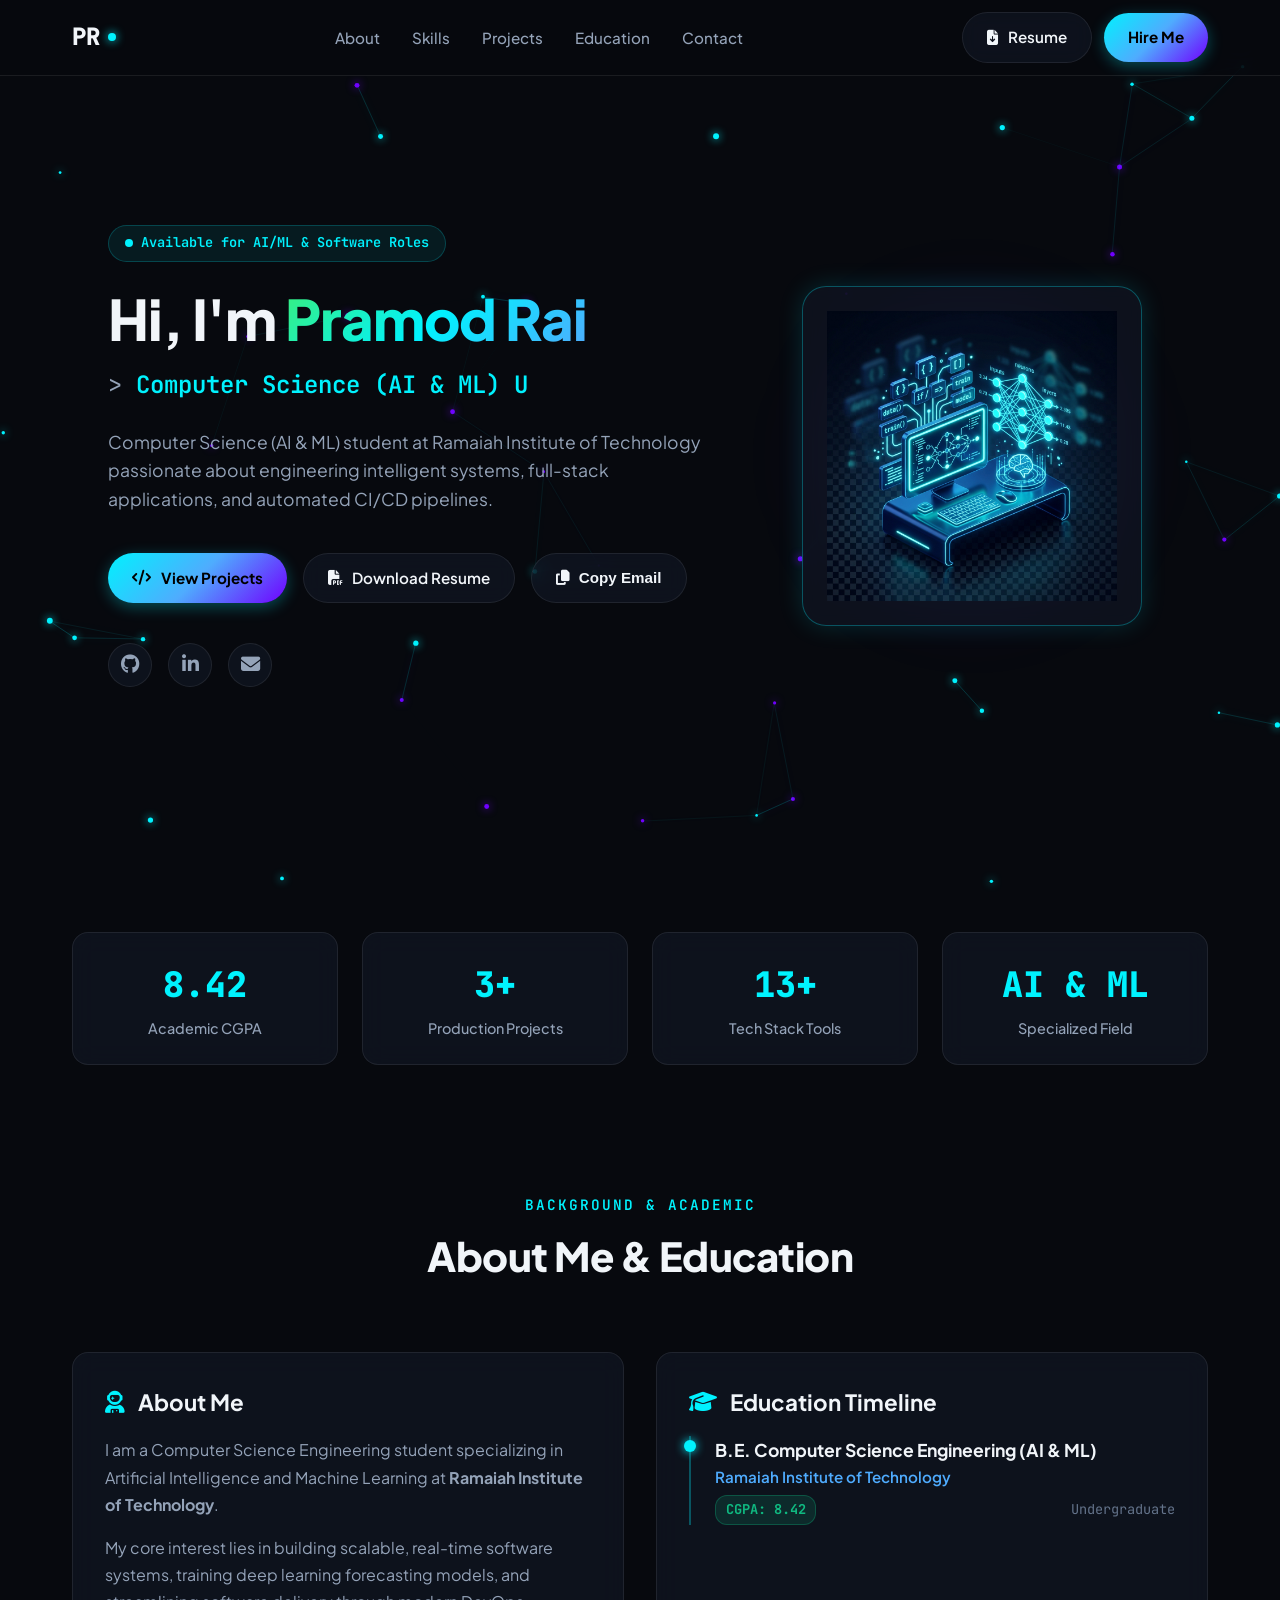
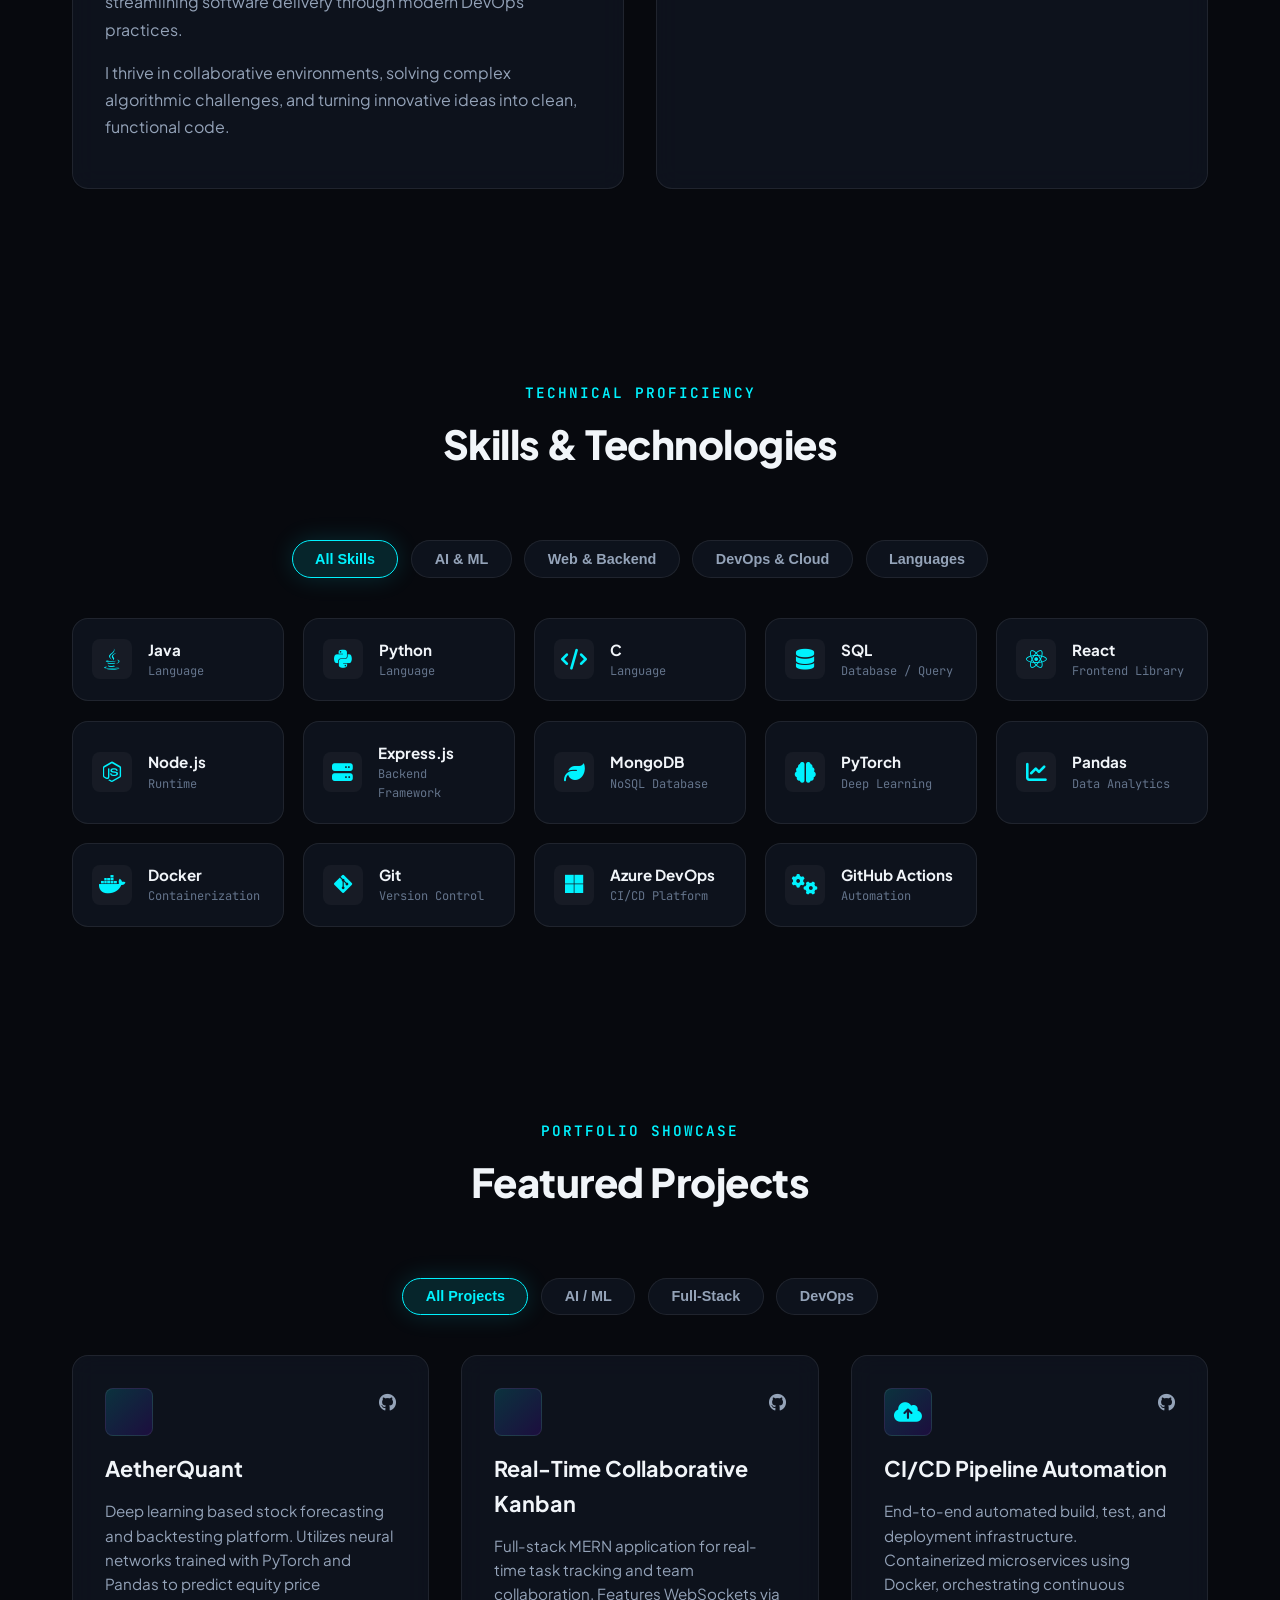
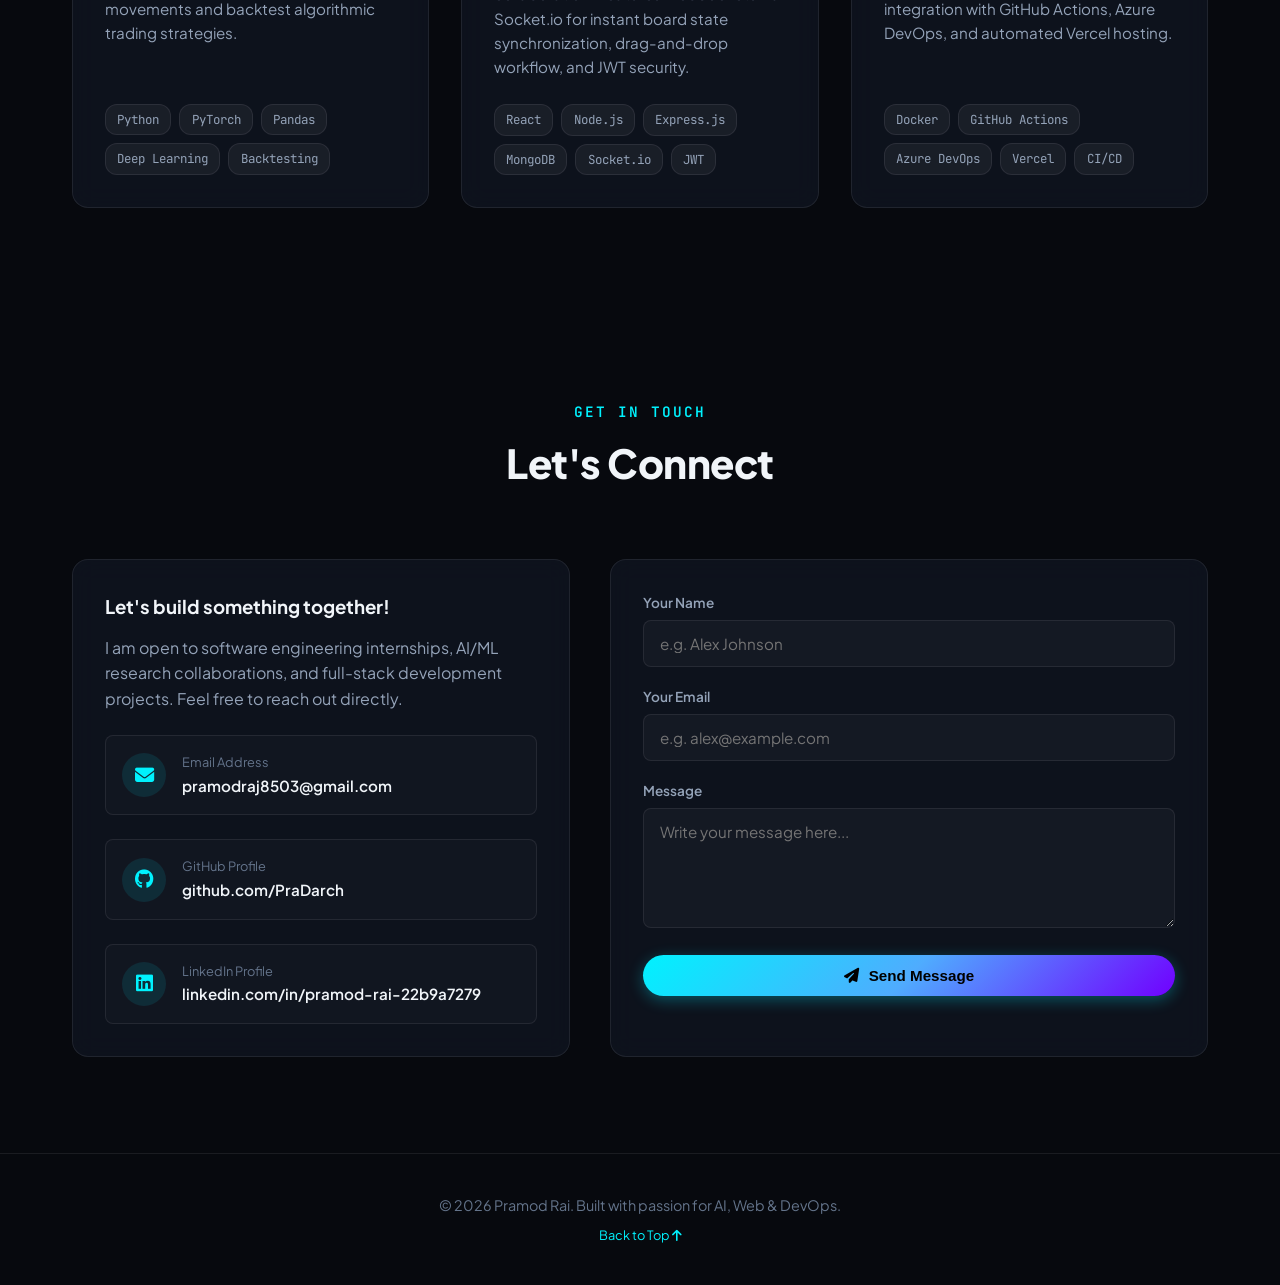
==== index.html @ eb3e1dc6 "feat: redesign modern portfolio with interactive dark glassmorphism aesthetic" ====
<!DOCTYPE html>
<html lang="en">
<head>
  <meta charset="UTF-8">
  <meta name="viewport" content="width=device-width, initial-scale=1.0">
  <title>Pramod Rai | AI & ML Engineer | Software Developer</title>
  
  <!-- SEO Meta Tags -->
  <meta name="description" content="Portfolio of Pramod Rai, a Computer Science (AI & ML) student at Ramaiah Institute of Technology specializing in Artificial Intelligence, Full-Stack Web Development, and DevOps.">
  <meta name="keywords" content="Pramod Rai, AI Engineer, Machine Learning, Portfolio, Software Developer, Ramaiah Institute of Technology, PyTorch, React, Node.js, DevOps">
  <meta name="author" content="Pramod Rai">

  <!-- Open Graph / Social Media -->
  <meta property="og:title" content="Pramod Rai | AI & ML Engineer | Software Developer">
  <meta property="og:description" content="Computer Science (AI & ML) Undergraduate, Software Developer, and AI/ML Enthusiast.">
  <meta property="og:type" content="website">

  <!-- Google Fonts -->
  <link rel="preconnect" href="https://fonts.googleapis.com">
  <link rel="preconnect" href="https://fonts.gstatic.com" crossorigin>
  <link href="https://fonts.googleapis.com/css2?family=JetBrains+Mono:wght@400;500;600;700&family=Plus+Jakarta+Sans:wght@400;500;600;700;800&display=swap" rel="stylesheet">

  <!-- FontAwesome Icons -->
  <link rel="stylesheet" href="https://cdnjs.cloudflare.com/ajax/libs/font-awesome/6.4.0/css/all.min.css">

  <!-- Stylesheet -->
  <link rel="stylesheet" href="styles.css">
</head>
<body>

  <!-- Particle Background Canvas -->
  <canvas id="particles-canvas"></canvas>

  <!-- Navigation Bar -->
  <nav class="navbar">
    <div class="container">
      <a href="#" class="logo">
        <span>PR</span><span class="logo-dot"></span>
      </a>

      <ul class="nav-links">
        <li><a href="#about" class="nav-link">About</a></li>
        <li><a href="#skills" class="nav-link">Skills</a></li>
        <li><a href="#projects" class="nav-link">Projects</a></li>
        <li><a href="#education" class="nav-link">Education</a></li>
        <li><a href="#contact" class="nav-link">Contact</a></li>
      </ul>

      <div style="display: flex; gap: 0.8rem; align-items: center;">
        <a href="pramod_resume.pdf" download="Pramod_Rai_Resume.pdf" class="btn btn-outline" id="nav-resume-btn">
          <i class="fa-solid fa-file-arrow-down"></i> Resume
        </a>
        <a href="#contact" class="btn btn-primary">Hire Me</a>
      </div>
    </div>
  </nav>

  <!-- Hero Section -->
  <section class="hero-section" id="hero">
    <div class="container">
      <div class="hero-content">
        <div class="hero-text-block">
          <div class="hero-tag">
            <span class="pulse"></span>
            <span>Available for AI/ML & Software Roles</span>
          </div>

          <h1 class="hero-title">
            Hi, I'm <span class="gradient-text">Pramod Rai</span>
          </h1>

          <div class="typing-wrapper">
            <span>&gt; </span><span id="typing-role" class="typing-text"></span><span class="cursor"></span>
          </div>

          <p class="hero-description">
            Computer Science (AI & ML) student at Ramaiah Institute of Technology passionate about engineering intelligent systems, full-stack applications, and automated CI/CD pipelines.
          </p>

          <div class="hero-actions">
            <a href="#projects" class="btn btn-primary">
              <i class="fa-solid fa-code"></i> View Projects
            </a>
            <a href="pramod_resume.pdf" target="_blank" class="btn btn-outline">
              <i class="fa-solid fa-file-pdf"></i> Download Resume
            </a>
            <button onclick="copyEmail()" class="btn btn-outline" title="Copy Email">
              <i class="fa-solid fa-copy"></i> Copy Email
            </button>
          </div>

          <div class="social-links">
            <a href="https://github.com/PraDarch" target="_blank" class="social-icon" title="GitHub">
              <i class="fa-brands fa-github"></i>
            </a>
            <a href="https://linkedin.com/in/pramod-rai-22b9a7279" target="_blank" class="social-icon" title="LinkedIn">
              <i class="fa-brands fa-linkedin-in"></i>
            </a>
            <a href="mailto:pramodraj8503@gmail.com" class="social-icon" title="Email">
              <i class="fa-solid fa-envelope"></i>
            </a>
          </div>
        </div>

        <div class="hero-image-wrapper">
          <div class="hero-image-bg"></div>
          <img src="assets/hero_avatar.png" alt="Pramod Rai Tech Visual" class="hero-avatar">
        </div>
      </div>
    </div>
  </section>

  <!-- Key Metrics Section -->
  <section class="metrics-section">
    <div class="container">
      <div class="metrics-grid">
        <div class="metric-card">
          <div class="metric-number">8.42</div>
          <div class="metric-label">Academic CGPA</div>
        </div>
        <div class="metric-card">
          <div class="metric-number">3+</div>
          <div class="metric-label">Production Projects</div>
        </div>
        <div class="metric-card">
          <div class="metric-number">13+</div>
          <div class="metric-label">Tech Stack Tools</div>
        </div>
        <div class="metric-card">
          <div class="metric-number">AI & ML</div>
          <div class="metric-label">Specialized Field</div>
        </div>
      </div>
    </div>
  </section>

  <!-- About & Education Section -->
  <section id="about">
    <div class="container">
      <div class="section-header">
        <span class="section-subtitle">Background & Academic</span>
        <h2 class="section-title">About Me & Education</h2>
      </div>

      <div class="about-grid">
        <div class="glass-card about-card">
          <h3><i class="fa-solid fa-user-astronaut"></i> About Me</h3>
          <p>
            I am a Computer Science Engineering student specializing in Artificial Intelligence and Machine Learning at <strong>Ramaiah Institute of Technology</strong>.
          </p>
          <p>
            My core interest lies in building scalable, real-time software systems, training deep learning forecasting models, and streamlining software delivery through modern DevOps practices.
          </p>
          <p>
            I thrive in collaborative environments, solving complex algorithmic challenges, and turning innovative ideas into clean, functional code.
          </p>
        </div>

        <div class="glass-card education-card" id="education">
          <h3><i class="fa-solid fa-graduation-cap"></i> Education Timeline</h3>
          <div class="edu-timeline">
            <div class="edu-item">
              <div class="edu-degree">B.E. Computer Science Engineering (AI & ML)</div>
              <div class="edu-institution">Ramaiah Institute of Technology</div>
              <div style="display: flex; justify-content: space-between; align-items: center; margin-top: 0.4rem;">
                <span class="edu-score">CGPA: 8.42</span>
                <span style="font-size: 0.85rem; color: var(--text-dim); font-family: var(--font-mono);">Undergraduate</span>
              </div>
            </div>
          </div>
        </div>
      </div>
    </div>
  </section>

  <!-- Skills Matrix Section -->
  <section id="skills">
    <div class="container">
      <div class="section-header">
        <span class="section-subtitle">Technical Proficiency</span>
        <h2 class="section-title">Skills & Technologies</h2>
      </div>

      <div class="skill-filter-tabs" id="skill-filters">
        <button class="filter-btn active" data-filter="all">All Skills</button>
        <button class="filter-btn" data-filter="aiml">AI & ML</button>
        <button class="filter-btn" data-filter="web">Web & Backend</button>
        <button class="filter-btn" data-filter="devops">DevOps & Cloud</button>
        <button class="filter-btn" data-filter="languages">Languages</button>
      </div>

      <div class="skills-grid">
        <!-- Languages -->
        <div class="skill-card" data-category="languages">
          <div class="skill-icon"><i class="fa-brands fa-java"></i></div>
          <div class="skill-info">
            <span class="skill-name">Java</span>
            <span class="skill-category">Language</span>
          </div>
        </div>

        <div class="skill-card" data-category="languages">
          <div class="skill-icon"><i class="fa-brands fa-python"></i></div>
          <div class="skill-info">
            <span class="skill-name">Python</span>
            <span class="skill-category">Language</span>
          </div>
        </div>

        <div class="skill-card" data-category="languages">
          <div class="skill-icon"><i class="fa-solid fa-code"></i></div>
          <div class="skill-info">
            <span class="skill-name">C</span>
            <span class="skill-category">Language</span>
          </div>
        </div>

        <div class="skill-card" data-category="languages">
          <div class="skill-icon"><i class="fa-solid fa-database"></i></div>
          <div class="skill-info">
            <span class="skill-name">SQL</span>
            <span class="skill-category">Database / Query</span>
          </div>
        </div>

        <!-- Web & Backend -->
        <div class="skill-card" data-category="web">
          <div class="skill-icon"><i class="fa-brands fa-react"></i></div>
          <div class="skill-info">
            <span class="skill-name">React</span>
            <span class="skill-category">Frontend Library</span>
          </div>
        </div>

        <div class="skill-card" data-category="web">
          <div class="skill-icon"><i class="fa-brands fa-node-js"></i></div>
          <div class="skill-info">
            <span class="skill-name">Node.js</span>
            <span class="skill-category">Runtime</span>
          </div>
        </div>

        <div class="skill-card" data-category="web">
          <div class="skill-icon"><i class="fa-solid fa-server"></i></div>
          <div class="skill-info">
            <span class="skill-name">Express.js</span>
            <span class="skill-category">Backend Framework</span>
          </div>
        </div>

        <div class="skill-card" data-category="web">
          <div class="skill-icon"><i class="fa-solid fa-leaf"></i></div>
          <div class="skill-info">
            <span class="skill-name">MongoDB</span>
            <span class="skill-category">NoSQL Database</span>
          </div>
        </div>

        <!-- AI & ML -->
        <div class="skill-card" data-category="aiml">
          <div class="skill-icon"><i class="fa-solid fa-brain"></i></div>
          <div class="skill-info">
            <span class="skill-name">PyTorch</span>
            <span class="skill-category">Deep Learning</span>
          </div>
        </div>

        <div class="skill-card" data-category="aiml">
          <div class="skill-icon"><i class="fa-solid fa-chart-line"></i></div>
          <div class="skill-info">
            <span class="skill-name">Pandas</span>
            <span class="skill-category">Data Analytics</span>
          </div>
        </div>

        <!-- DevOps & Tools -->
        <div class="skill-card" data-category="devops">
          <div class="skill-icon"><i class="fa-brands fa-docker"></i></div>
          <div class="skill-info">
            <span class="skill-name">Docker</span>
            <span class="skill-category">Containerization</span>
          </div>
        </div>

        <div class="skill-card" data-category="devops">
          <div class="skill-icon"><i class="fa-brands fa-git-alt"></i></div>
          <div class="skill-info">
            <span class="skill-name">Git</span>
            <span class="skill-category">Version Control</span>
          </div>
        </div>

        <div class="skill-card" data-category="devops">
          <div class="skill-icon"><i class="fa-brands fa-microsoft"></i></div>
          <div class="skill-info">
            <span class="skill-name">Azure DevOps</span>
            <span class="skill-category">CI/CD Platform</span>
          </div>
        </div>

        <div class="skill-card" data-category="devops">
          <div class="skill-icon"><i class="fa-solid fa-gears"></i></div>
          <div class="skill-info">
            <span class="skill-name">GitHub Actions</span>
            <span class="skill-category">Automation</span>
          </div>
        </div>
      </div>
    </div>
  </section>

  <!-- Featured Projects Section -->
  <section id="projects">
    <div class="container">
      <div class="section-header">
        <span class="section-subtitle">Portfolio Showcase</span>
        <h2 class="section-title">Featured Projects</h2>
      </div>

      <div class="skill-filter-tabs" id="project-filters">
        <button class="filter-btn active" data-filter="all">All Projects</button>
        <button class="filter-btn" data-filter="aiml">AI / ML</button>
        <button class="filter-btn" data-filter="web">Full-Stack</button>
        <button class="filter-btn" data-filter="devops">DevOps</button>
      </div>

      <div class="projects-grid">
        <!-- Project 1 -->
        <div>
          <div class="glass-card project-card" data-category="aiml">
            <div class="project-header">
              <div class="project-icon">
                <i class="fa-solid fa-chart-candlestick"></i>
              </div>
              <div class="project-links">
                <a href="https://github.com/PraDarch" target="_blank" class="project-link-btn" title="View Source Code">
                  <i class="fa-brands fa-github"></i>
                </a>
              </div>
            </div>

            <h3 class="project-title">AetherQuant</h3>

            <p class="project-description">
              Deep learning based stock forecasting and backtesting platform. Utilizes neural networks trained with PyTorch and Pandas to predict equity price movements and backtest algorithmic trading strategies.
            </p>

            <div class="project-tags">
              <span class="tag">Python</span>
              <span class="tag">PyTorch</span>
              <span class="tag">Pandas</span>
              <span class="tag">Deep Learning</span>
              <span class="tag">Backtesting</span>
            </div>
          </div>
        </div>

        <!-- Project 2 -->
        <div>
          <div class="glass-card project-card" data-category="web">
            <div class="project-header">
              <div class="project-icon">
                <i class="fa-solid fa-kanban"></i>
              </div>
              <div class="project-links">
                <a href="https://github.com/PraDarch" target="_blank" class="project-link-btn" title="View Source Code">
                  <i class="fa-brands fa-github"></i>
                </a>
              </div>
            </div>

            <h3 class="project-title">Real-Time Collaborative Kanban</h3>

            <p class="project-description">
              Full-stack MERN application for real-time task tracking and team collaboration. Features WebSockets via Socket.io for instant board state synchronization, drag-and-drop workflow, and JWT security.
            </p>

            <div class="project-tags">
              <span class="tag">React</span>
              <span class="tag">Node.js</span>
              <span class="tag">Express.js</span>
              <span class="tag">MongoDB</span>
              <span class="tag">Socket.io</span>
              <span class="tag">JWT</span>
            </div>
          </div>
        </div>

        <!-- Project 3 -->
        <div>
          <div class="glass-card project-card" data-category="devops">
            <div class="project-header">
              <div class="project-icon">
                <i class="fa-solid fa-cloud-arrow-up"></i>
              </div>
              <div class="project-links">
                <a href="https://github.com/PraDarch" target="_blank" class="project-link-btn" title="View Source Code">
                  <i class="fa-brands fa-github"></i>
                </a>
              </div>
            </div>

            <h3 class="project-title">CI/CD Pipeline Automation</h3>

            <p class="project-description">
              End-to-end automated build, test, and deployment infrastructure. Containerized microservices using Docker, orchestrating continuous integration with GitHub Actions, Azure DevOps, and automated Vercel hosting.
            </p>

            <div class="project-tags">
              <span class="tag">Docker</span>
              <span class="tag">GitHub Actions</span>
              <span class="tag">Azure DevOps</span>
              <span class="tag">Vercel</span>
              <span class="tag">CI/CD</span>
            </div>
          </div>
        </div>
      </div>
    </div>
  </section>

  <!-- Contact Section -->
  <section id="contact">
    <div class="container">
      <div class="section-header">
        <span class="section-subtitle">Get In Touch</span>
        <h2 class="section-title">Let's Connect</h2>
      </div>

      <div class="contact-grid">
        <div class="glass-card contact-info-card">
          <div>
            <h3>Let's build something together!</h3>
            <p style="color: var(--text-muted); margin-top: 0.8rem;">
              I am open to software engineering internships, AI/ML research collaborations, and full-stack development projects. Feel free to reach out directly.
            </p>
          </div>

          <div class="contact-methods">
            <div class="contact-method-item">
              <div class="contact-method-icon">
                <i class="fa-solid fa-envelope"></i>
              </div>
              <div class="contact-method-details">
                <span>Email Address</span>
                <a href="mailto:pramodraj8503@gmail.com">pramodraj8503@gmail.com</a>
              </div>
            </div>

            <div class="contact-method-item">
              <div class="contact-method-icon">
                <i class="fa-brands fa-github"></i>
              </div>
              <div class="contact-method-details">
                <span>GitHub Profile</span>
                <a href="https://github.com/PraDarch" target="_blank">github.com/PraDarch</a>
              </div>
            </div>

            <div class="contact-method-item">
              <div class="contact-method-icon">
                <i class="fa-brands fa-linkedin"></i>
              </div>
              <div class="contact-method-details">
                <span>LinkedIn Profile</span>
                <a href="https://linkedin.com/in/pramod-rai-22b9a7279" target="_blank">linkedin.com/in/pramod-rai-22b9a7279</a>
              </div>
            </div>
          </div>
        </div>

        <div class="glass-card">
          <form class="contact-form" id="contactForm">
            <div class="form-group">
              <label for="name">Your Name</label>
              <input type="text" id="name" class="form-input" placeholder="e.g. Alex Johnson" required>
            </div>

            <div class="form-group">
              <label for="email">Your Email</label>
              <input type="email" id="email" class="form-input" placeholder="e.g. alex@example.com" required>
            </div>

            <div class="form-group">
              <label for="message">Message</label>
              <textarea id="message" class="form-input" placeholder="Write your message here..." required></textarea>
            </div>

            <button type="submit" class="btn btn-primary" style="width: 100%; justify-content: center; margin-top: 0.5rem;">
              <i class="fa-solid fa-paper-plane"></i> Send Message
            </button>
          </form>
        </div>
      </div>
    </div>
  </section>

  <!-- Toast Notification Container -->
  <div class="toast-container">
    <div class="toast" id="toast">
      <i class="fa-solid fa-circle-check" style="color: var(--accent-cyan);"></i>
      <span id="toast-message">Notification message</span>
    </div>
  </div>

  <!-- Footer -->
  <footer>
    <div class="container">
      <p>&copy; 2026 Pramod Rai. Built with passion for AI, Web & DevOps.</p>
      <p style="margin-top: 0.5rem; font-size: 0.8rem;">
        <a href="#hero">Back to Top <i class="fa-solid fa-arrow-up"></i></a>
      </p>
    </div>
  </footer>

  <!-- JavaScript -->
  <script src="script.js"></script>
</body>
</html>
---- styles.css ----
/* ==========================================================================
   PRAMOD RAI - MODERN PORTFOLIO DESIGN SYSTEM & STYLES
   Aesthetics: Dark Glassmorphism, Neon Accents, Fluid Typography, Micro-animations
   ========================================================================== */

:root {
  /* Color Palette */
  --bg-dark: #07090e;
  --bg-card: rgba(18, 24, 38, 0.65);
  --bg-card-hover: rgba(28, 38, 60, 0.8);
  --bg-glass: rgba(13, 18, 30, 0.7);
  --border-glass: rgba(255, 255, 255, 0.08);
  --border-glass-glow: rgba(0, 242, 254, 0.3);
  
  --text-main: #f1f5f9;
  --text-muted: #94a3b8;
  --text-dim: #64748b;
  
  --accent-cyan: #00f2fe;
  --accent-blue: #4facfe;
  --accent-purple: #7000ff;
  --accent-emerald: #10b981;

  --gradient-primary: linear-gradient(135deg, #00f2fe 0%, #4facfe 50%, #7000ff 100%);
  --gradient-text: linear-gradient(135deg, #38ef7d 0%, #00f2fe 50%, #4facfe 100%);
  --gradient-card-border: linear-gradient(135deg, rgba(0, 242, 254, 0.4), rgba(112, 0, 255, 0.2));

  /* Shadows */
  --shadow-sm: 0 4px 12px rgba(0, 0, 0, 0.3);
  --shadow-glow: 0 0 25px rgba(0, 242, 254, 0.15);
  --shadow-glow-purple: 0 0 25px rgba(112, 0, 255, 0.2);

  /* Fonts */
  --font-sans: 'Plus Jakarta Sans', -apple-system, BlinkMacSystemFont, sans-serif;
  --font-mono: 'JetBrains Mono', monospace;

  /* Layout */
  --nav-height: 76px;
  --max-width: 1200px;
  --radius-sm: 8px;
  --radius-md: 16px;
  --radius-lg: 24px;
}

/* Reset & Base */
*, *::before, *::after {
  box-sizing: border-box;
  margin: 0;
  padding: 0;
}

html {
  scroll-behavior: smooth;
  font-size: 16px;
}

body {
  background-color: var(--bg-dark);
  color: var(--text-main);
  font-family: var(--font-sans);
  line-height: 1.6;
  overflow-x: hidden;
  position: relative;
  min-height: 100vh;
}

/* Background Canvas */
#particles-canvas {
  position: fixed;
  top: 0;
  left: 0;
  width: 100vw;
  height: 100vh;
  z-index: 0;
  pointer-events: none;
}

/* Utility Containers */
.container {
  max-width: var(--max-width);
  margin: 0 auto;
  padding: 0 2rem;
  position: relative;
  z-index: 1;
}

section {
  padding: 6rem 0;
}

.gradient-text {
  background: var(--gradient-text);
  -webkit-background-clip: text;
  -webkit-text-fill-color: transparent;
  display: inline-block;
}

/* Navigation Bar */
.navbar {
  position: fixed;
  top: 0;
  left: 0;
  width: 100%;
  height: var(--nav-height);
  background: rgba(7, 9, 14, 0.75);
  backdrop-filter: blur(16px);
  -webkit-backdrop-filter: blur(16px);
  border-bottom: 1px solid var(--border-glass);
  z-index: 1000;
  transition: all 0.3s ease;
}

.navbar .container {
  display: flex;
  justify-content: space-between;
  align-items: center;
  height: 100%;
}

.logo {
  font-size: 1.5rem;
  font-weight: 800;
  color: var(--text-main);
  text-decoration: none;
  display: flex;
  align-items: center;
  gap: 0.5rem;
  font-family: var(--font-mono);
}

.logo-dot {
  width: 8px;
  height: 8px;
  background: var(--accent-cyan);
  border-radius: 50%;
  box-shadow: 0 0 10px var(--accent-cyan);
}

.nav-links {
  display: flex;
  align-items: center;
  gap: 2rem;
  list-style: none;
}

.nav-link {
  color: var(--text-muted);
  text-decoration: none;
  font-weight: 500;
  font-size: 0.95rem;
  transition: color 0.3s ease;
  position: relative;
}

.nav-link:hover, .nav-link.active {
  color: var(--accent-cyan);
}

.nav-link::after {
  content: '';
  position: absolute;
  bottom: -4px;
  left: 0;
  width: 0;
  height: 2px;
  background: var(--accent-cyan);
  transition: width 0.3s ease;
  border-radius: 2px;
}

.nav-link:hover::after, .nav-link.active::after {
  width: 100%;
}

.btn {
  display: inline-flex;
  align-items: center;
  gap: 0.6rem;
  padding: 0.75rem 1.5rem;
  border-radius: 30px;
  font-weight: 600;
  font-size: 0.95rem;
  text-decoration: none;
  cursor: pointer;
  transition: all 0.3s cubic-bezier(0.4, 0, 0.2, 1);
  border: none;
  outline: none;
}

.btn-primary {
  background: var(--gradient-primary);
  color: #000;
  font-weight: 700;
  box-shadow: 0 4px 15px rgba(0, 242, 254, 0.3);
}

.btn-primary:hover {
  transform: translateY(-2px);
  box-shadow: 0 6px 20px rgba(0, 242, 254, 0.5);
}

.btn-outline {
  background: var(--bg-card);
  color: var(--text-main);
  border: 1px solid var(--border-glass);
  backdrop-filter: blur(10px);
}

.btn-outline:hover {
  background: var(--bg-card-hover);
  border-color: var(--accent-cyan);
  color: var(--accent-cyan);
  box-shadow: var(--shadow-glow);
  transform: translateY(-2px);
}

/* Mobile Menu Toggle */
.mobile-toggle {
  display: none;
  background: none;
  border: none;
  color: var(--text-main);
  font-size: 1.5rem;
  cursor: pointer;
}

/* Hero Section */
.hero-section {
  min-height: 100vh;
  display: flex;
  align-items: center;
  padding-top: calc(var(--nav-height) + 2rem);
  position: relative;
}

.hero-content {
  display: grid;
  grid-template-columns: 1.2fr 0.8fr;
  align-items: center;
  gap: 4rem;
}

.hero-tag {
  display: inline-flex;
  align-items: center;
  gap: 0.5rem;
  padding: 0.4rem 1rem;
  border-radius: 20px;
  background: rgba(0, 242, 254, 0.08);
  border: 1px solid rgba(0, 242, 254, 0.2);
  color: var(--accent-cyan);
  font-size: 0.85rem;
  font-weight: 600;
  font-family: var(--font-mono);
  margin-bottom: 1.5rem;
}

.hero-tag .pulse {
  width: 8px;
  height: 8px;
  background: var(--accent-cyan);
  border-radius: 50%;
  animation: pulse-ring 1.5s infinite;
}

@keyframes pulse-ring {
  0% { transform: scale(0.95); box-shadow: 0 0 0 0 rgba(0, 242, 254, 0.7); }
  70% { transform: scale(1); box-shadow: 0 0 0 8px rgba(0, 242, 254, 0); }
  100% { transform: scale(0.95); box-shadow: 0 0 0 0 rgba(0, 242, 254, 0); }
}

.hero-title {
  font-size: 3.5rem;
  font-weight: 800;
  line-height: 1.15;
  margin-bottom: 1rem;
  letter-spacing: -1px;
}

.typing-wrapper {
  font-size: 1.5rem;
  color: var(--text-muted);
  font-family: var(--font-mono);
  margin-bottom: 1.5rem;
  min-height: 2.2rem;
}

.typing-text {
  color: var(--accent-cyan);
  font-weight: 600;
}

.cursor {
  display: inline-block;
  width: 2px;
  background-color: var(--accent-cyan);
  animation: blink 0.8s infinite;
}

@keyframes blink {
  0%, 100% { opacity: 1; }
  50% { opacity: 0; }
}

.hero-description {
  font-size: 1.1rem;
  color: var(--text-muted);
  margin-bottom: 2.5rem;
  max-width: 600px;
}

.hero-actions {
  display: flex;
  flex-wrap: wrap;
  gap: 1rem;
  margin-bottom: 2.5rem;
}

.social-links {
  display: flex;
  align-items: center;
  gap: 1rem;
}

.social-icon {
  width: 44px;
  height: 44px;
  border-radius: 50%;
  background: var(--bg-card);
  border: 1px solid var(--border-glass);
  display: flex;
  align-items: center;
  justify-content: center;
  color: var(--text-muted);
  text-decoration: none;
  font-size: 1.2rem;
  transition: all 0.3s ease;
}

.social-icon:hover {
  color: var(--accent-cyan);
  border-color: var(--accent-cyan);
  box-shadow: var(--shadow-glow);
  transform: translateY(-3px);
}

.hero-image-wrapper {
  position: relative;
  display: flex;
  justify-content: center;
  align-items: center;
}

.hero-image-bg {
  position: absolute;
  width: 320px;
  height: 320px;
  background: radial-gradient(circle, rgba(0, 242, 254, 0.2) 0%, rgba(112, 0, 255, 0.15) 50%, transparent 70%);
  border-radius: 50%;
  filter: blur(40px);
  z-index: -1;
  animation: float-slow 6s ease-in-out infinite alternate;
}

@keyframes float-slow {
  0% { transform: translateY(-10px) scale(0.95); }
  100% { transform: translateY(10px) scale(1.05); }
}

.hero-avatar {
  width: 100%;
  max-width: 340px;
  height: auto;
  border-radius: var(--radius-lg);
  border: 1px solid var(--border-glass-glow);
  background: var(--bg-card);
  backdrop-filter: blur(10px);
  box-shadow: var(--shadow-glow);
  padding: 1.5rem;
  transition: transform 0.5s ease;
}

.hero-avatar:hover {
  transform: translateY(-8px) scale(1.02);
}

/* Key Metrics Counter Bar */
.metrics-section {
  padding: 2rem 0;
}

.metrics-grid {
  display: grid;
  grid-template-columns: repeat(4, 1fr);
  gap: 1.5rem;
}

.metric-card {
  background: var(--bg-card);
  backdrop-filter: blur(12px);
  border: 1px solid var(--border-glass);
  border-radius: var(--radius-md);
  padding: 1.5rem;
  text-align: center;
  transition: all 0.3s ease;
}

.metric-card:hover {
  border-color: var(--accent-cyan);
  box-shadow: var(--shadow-glow);
  transform: translateY(-4px);
}

.metric-number {
  font-size: 2.2rem;
  font-weight: 800;
  font-family: var(--font-mono);
  color: var(--accent-cyan);
  margin-bottom: 0.2rem;
}

.metric-label {
  font-size: 0.9rem;
  color: var(--text-muted);
  font-weight: 500;
}

/* Section Header */
.section-header {
  text-align: center;
  margin-bottom: 4rem;
}

.section-subtitle {
  font-family: var(--font-mono);
  color: var(--accent-cyan);
  font-size: 0.9rem;
  font-weight: 600;
  text-transform: uppercase;
  letter-spacing: 2px;
  margin-bottom: 0.5rem;
  display: block;
}

.section-title {
  font-size: 2.5rem;
  font-weight: 800;
  letter-spacing: -0.5px;
}

/* Glass Card */
.glass-card {
  background: var(--bg-card);
  backdrop-filter: blur(12px);
  -webkit-backdrop-filter: blur(12px);
  border: 1px solid var(--border-glass);
  border-radius: var(--radius-md);
  padding: 2rem;
  transition: all 0.3s ease;
  position: relative;
  overflow: hidden;
}

.glass-card::before {
  content: '';
  position: absolute;
  top: 0;
  left: 0;
  right: 0;
  height: 2px;
  background: var(--gradient-primary);
  opacity: 0;
  transition: opacity 0.3s ease;
}

.glass-card:hover::before {
  opacity: 1;
}

/* About & Education Section */
.about-grid {
  display: grid;
  grid-template-columns: 1fr 1fr;
  gap: 2rem;
}

.about-card h3, .education-card h3 {
  font-size: 1.4rem;
  margin-bottom: 1rem;
  display: flex;
  align-items: center;
  gap: 0.8rem;
}

.about-card h3 i, .education-card h3 i {
  color: var(--accent-cyan);
}

.about-card p {
  color: var(--text-muted);
  line-height: 1.7;
  margin-bottom: 1rem;
}

.edu-timeline {
  display: flex;
  flex-direction: column;
  gap: 1.5rem;
  margin-top: 1rem;
}

.edu-item {
  position: relative;
  padding-left: 1.5rem;
  border-left: 2px solid rgba(0, 242, 254, 0.3);
}

.edu-item::before {
  content: '';
  position: absolute;
  left: -7px;
  top: 4px;
  width: 12px;
  height: 12px;
  border-radius: 50%;
  background: var(--accent-cyan);
  box-shadow: 0 0 10px var(--accent-cyan);
}

.edu-degree {
  font-size: 1.1rem;
  font-weight: 700;
  color: var(--text-main);
}

.edu-institution {
  color: var(--accent-blue);
  font-weight: 600;
  font-size: 0.95rem;
  margin-bottom: 0.3rem;
}

.edu-score {
  display: inline-block;
  background: rgba(16, 185, 129, 0.15);
  color: var(--accent-emerald);
  border: 1px solid rgba(16, 185, 129, 0.3);
  padding: 0.2rem 0.6rem;
  border-radius: 12px;
  font-size: 0.85rem;
  font-weight: 700;
  font-family: var(--font-mono);
}

/* Skills Matrix */
.skill-filter-tabs {
  display: flex;
  justify-content: center;
  gap: 0.8rem;
  margin-bottom: 2.5rem;
  flex-wrap: wrap;
}

.filter-btn {
  padding: 0.6rem 1.4rem;
  border-radius: 25px;
  background: var(--bg-card);
  border: 1px solid var(--border-glass);
  color: var(--text-muted);
  font-weight: 600;
  font-size: 0.9rem;
  cursor: pointer;
  transition: all 0.3s ease;
}

.filter-btn.active, .filter-btn:hover {
  background: rgba(0, 242, 254, 0.12);
  border-color: var(--accent-cyan);
  color: var(--accent-cyan);
  box-shadow: var(--shadow-glow);
}

.skills-grid {
  display: grid;
  grid-template-columns: repeat(auto-fill, minmax(180px, 1fr));
  gap: 1.2rem;
}

.skill-card {
  background: var(--bg-card);
  border: 1px solid var(--border-glass);
  border-radius: var(--radius-md);
  padding: 1.2rem;
  display: flex;
  align-items: center;
  gap: 1rem;
  transition: all 0.3s ease;
}

.skill-card:hover {
  border-color: var(--accent-cyan);
  transform: translateY(-3px);
  box-shadow: var(--shadow-glow);
}

.skill-icon {
  width: 40px;
  height: 40px;
  border-radius: var(--radius-sm);
  background: rgba(255, 255, 255, 0.04);
  display: flex;
  align-items: center;
  justify-content: center;
  font-size: 1.3rem;
  color: var(--accent-cyan);
}

.skill-info {
  display: flex;
  flex-direction: column;
}

.skill-name {
  font-weight: 700;
  font-size: 0.95rem;
  color: var(--text-main);
}

.skill-category {
  font-size: 0.75rem;
  color: var(--text-dim);
  font-family: var(--font-mono);
}

/* Projects Section */
.projects-grid {
  display: grid;
  grid-template-columns: repeat(auto-fit, minmax(340px, 1fr));
  gap: 2rem;
}

.project-card {
  display: flex;
  flex-direction: column;
  height: 100%;
}

.project-card:hover {
  transform: translateY(-6px);
  border-color: var(--border-glass-glow);
  box-shadow: var(--shadow-glow-purple);
}

.project-header {
  display: flex;
  justify-content: space-between;
  align-items: flex-start;
  margin-bottom: 1rem;
}

.project-icon {
  width: 48px;
  height: 48px;
  border-radius: var(--radius-sm);
  background: linear-gradient(135deg, rgba(0, 242, 254, 0.15), rgba(112, 0, 255, 0.15));
  border: 1px solid var(--border-glass);
  display: flex;
  align-items: center;
  justify-content: center;
  color: var(--accent-cyan);
  font-size: 1.4rem;
}

.project-links {
  display: flex;
  gap: 0.6rem;
}

.project-link-btn {
  color: var(--text-muted);
  font-size: 1.1rem;
  transition: color 0.3s ease;
}

.project-link-btn:hover {
  color: var(--accent-cyan);
}

.project-title {
  font-size: 1.35rem;
  font-weight: 700;
  margin-bottom: 0.8rem;
  color: var(--text-main);
}

.project-description {
  color: var(--text-muted);
  font-size: 0.95rem;
  line-height: 1.6;
  margin-bottom: 1.5rem;
  flex-grow: 1;
}

.project-tags {
  display: flex;
  flex-wrap: wrap;
  gap: 0.5rem;
}

.tag {
  background: rgba(255, 255, 255, 0.05);
  border: 1px solid var(--border-glass);
  color: var(--text-muted);
  font-family: var(--font-mono);
  font-size: 0.78rem;
  padding: 0.3rem 0.7rem;
  border-radius: 12px;
}

/* Contact Section */
.contact-grid {
  display: grid;
  grid-template-columns: 1fr 1.2fr;
  gap: 2.5rem;
}

.contact-info-card {
  display: flex;
  flex-direction: column;
  justify-content: space-between;
}

.contact-methods {
  display: flex;
  flex-direction: column;
  gap: 1.5rem;
  margin-top: 1.5rem;
}

.contact-method-item {
  display: flex;
  align-items: center;
  gap: 1rem;
  background: rgba(255, 255, 255, 0.02);
  padding: 1rem;
  border-radius: var(--radius-sm);
  border: 1px solid var(--border-glass);
}

.contact-method-icon {
  width: 44px;
  height: 44px;
  border-radius: 50%;
  background: rgba(0, 242, 254, 0.1);
  color: var(--accent-cyan);
  display: flex;
  align-items: center;
  justify-content: center;
  font-size: 1.2rem;
}

.contact-method-details span {
  display: block;
  font-size: 0.8rem;
  color: var(--text-dim);
}

.contact-method-details a, .contact-method-details p {
  color: var(--text-main);
  text-decoration: none;
  font-weight: 600;
  font-size: 0.95rem;
}

.contact-form {
  display: flex;
  flex-direction: column;
  gap: 1.2rem;
}

.form-group {
  display: flex;
  flex-direction: column;
  gap: 0.4rem;
}

.form-group label {
  font-size: 0.85rem;
  font-weight: 600;
  color: var(--text-muted);
}

.form-input {
  background: rgba(255, 255, 255, 0.03);
  border: 1px solid var(--border-glass);
  border-radius: var(--radius-sm);
  padding: 0.8rem 1rem;
  color: var(--text-main);
  font-family: var(--font-sans);
  font-size: 0.95rem;
  outline: none;
  transition: border-color 0.3s ease;
}

.form-input:focus {
  border-color: var(--accent-cyan);
  box-shadow: 0 0 10px rgba(0, 242, 254, 0.2);
}

textarea.form-input {
  resize: vertical;
  min-height: 120px;
}

/* Toast Notification */
.toast-container {
  position: fixed;
  bottom: 2rem;
  right: 2rem;
  z-index: 2000;
}

.toast {
  background: var(--bg-card);
  border: 1px solid var(--accent-cyan);
  color: var(--text-main);
  padding: 0.8rem 1.4rem;
  border-radius: var(--radius-sm);
  box-shadow: var(--shadow-glow);
  display: flex;
  align-items: center;
  gap: 0.8rem;
  opacity: 0;
  transform: translateY(20px);
  transition: all 0.3s ease;
  pointer-events: none;
}

.toast.show {
  opacity: 1;
  transform: translateY(0);
}

/* Footer */
footer {
  border-top: 1px solid var(--border-glass);
  padding: 2.5rem 0;
  text-align: center;
  color: var(--text-dim);
  font-size: 0.9rem;
}

footer a {
  color: var(--accent-cyan);
  text-decoration: none;
}

/* Responsive Media Queries */
@media (max-width: 992px) {
  .hero-content {
    grid-template-columns: 1fr;
    text-align: center;
    gap: 3rem;
  }

  .hero-description {
    margin: 0 auto 2rem auto;
  }

  .hero-actions, .social-links {
    justify-content: center;
  }

  .about-grid, .contact-grid {
    grid-template-columns: 1fr;
  }

  .metrics-grid {
    grid-template-columns: repeat(2, 1fr);
  }
}

@media (max-width: 768px) {
  .nav-links {
    display: none;
  }

  .mobile-toggle {
    display: block;
  }

  .hero-title {
    font-size: 2.5rem;
  }

  .typing-wrapper {
    font-size: 1.2rem;
  }

  .skills-grid {
    grid-template-columns: repeat(2, 1fr);
  }
}
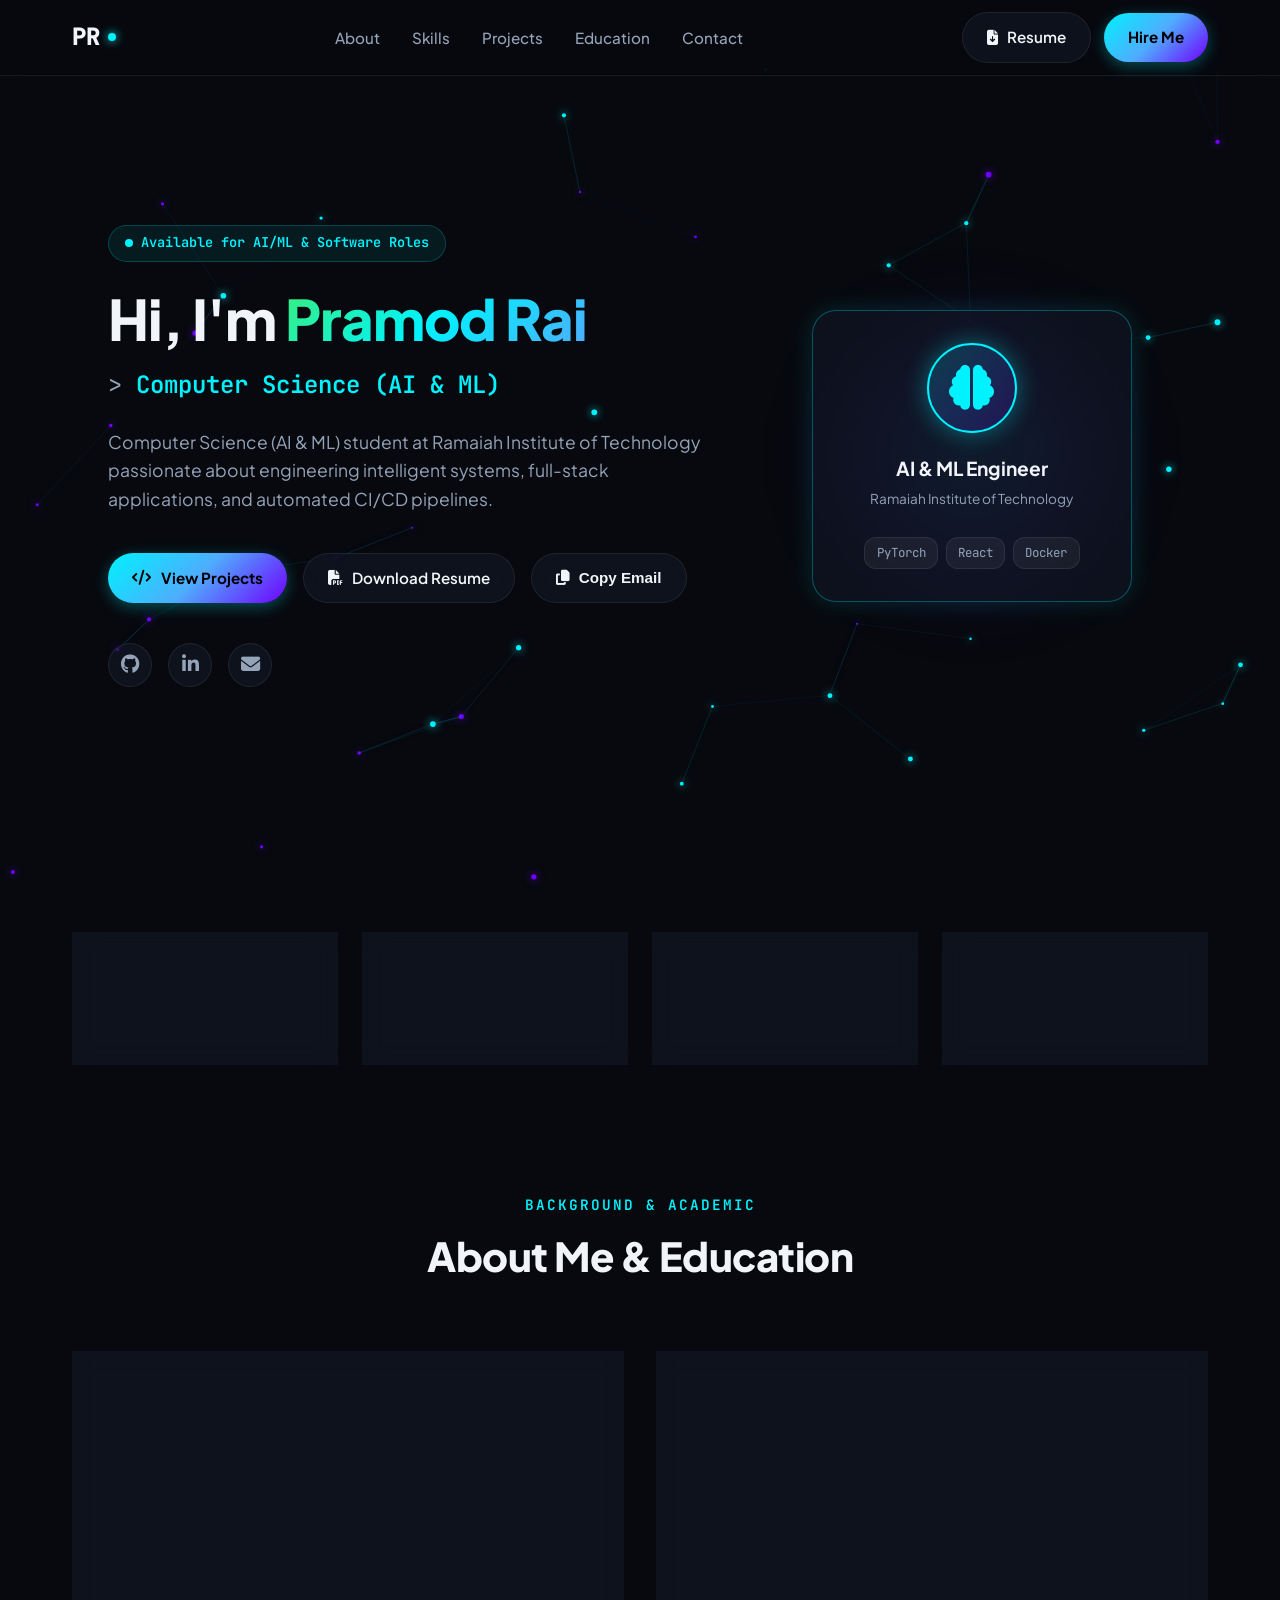
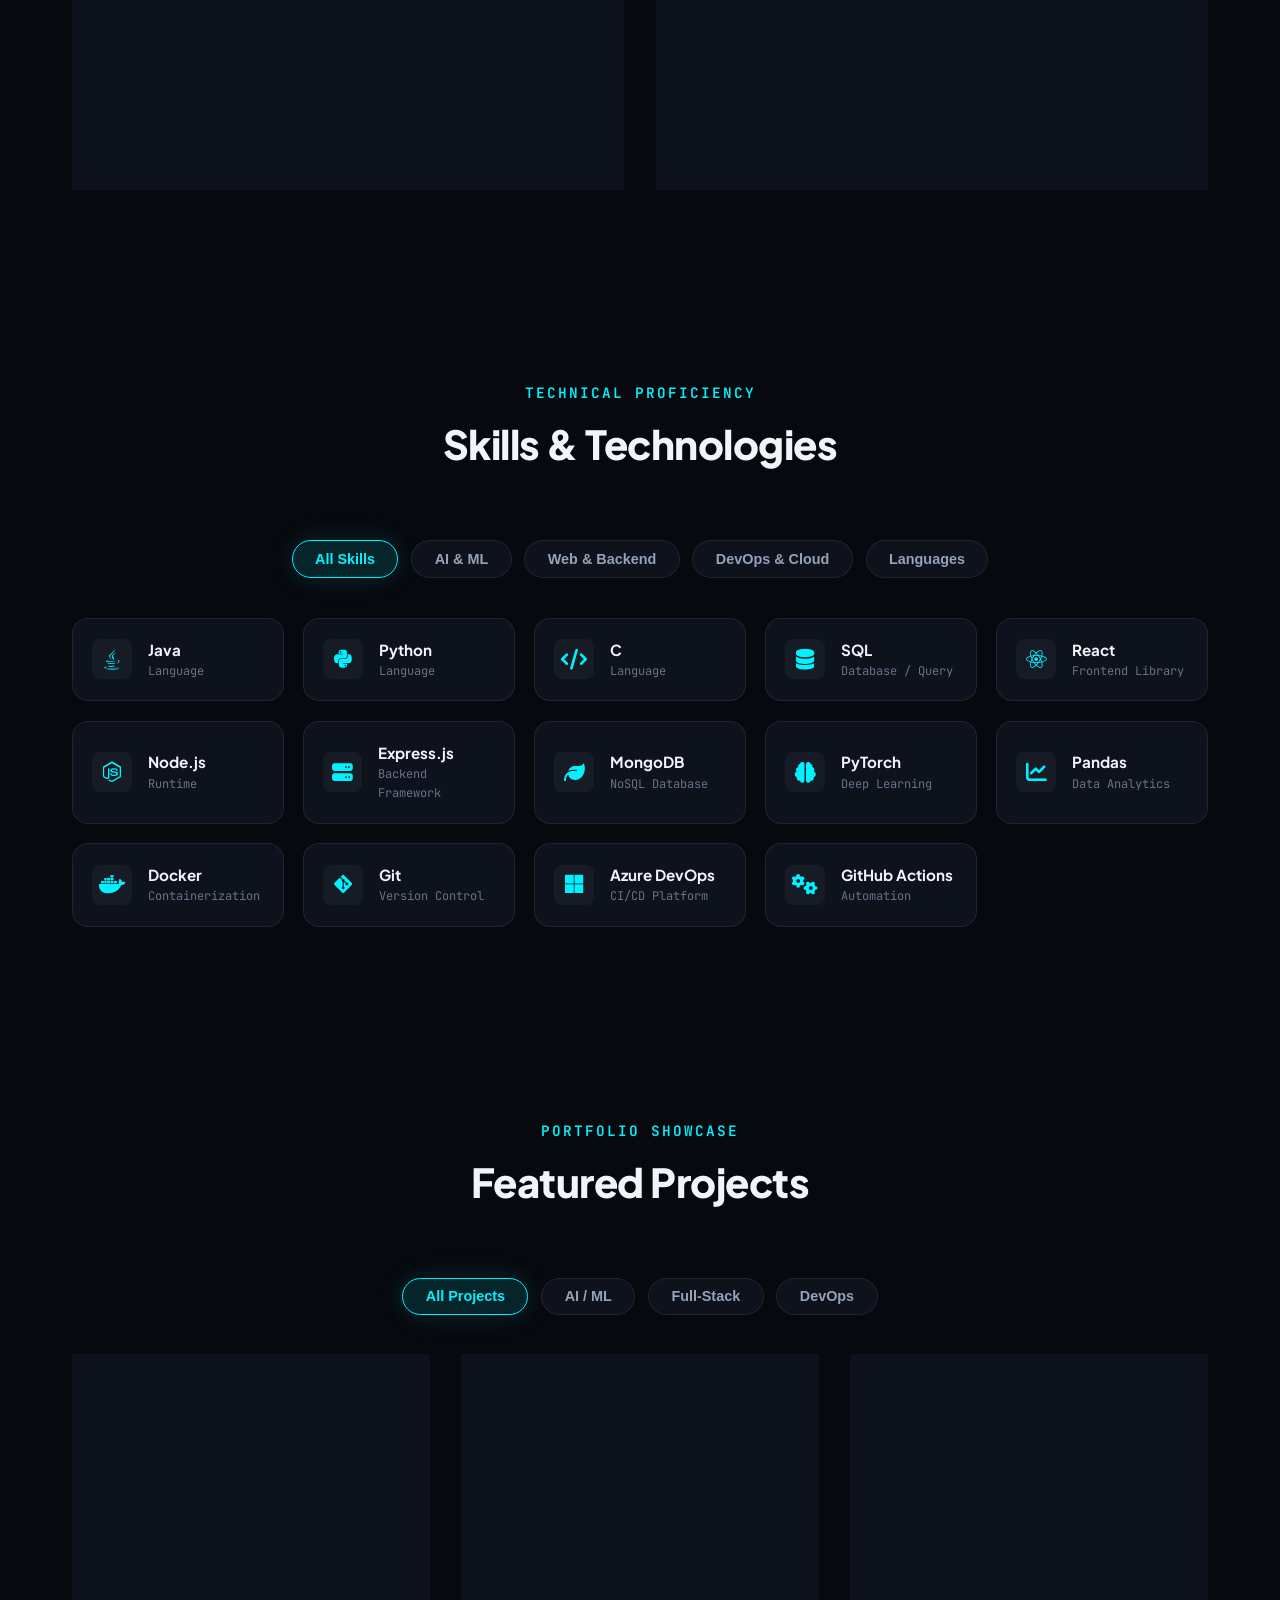
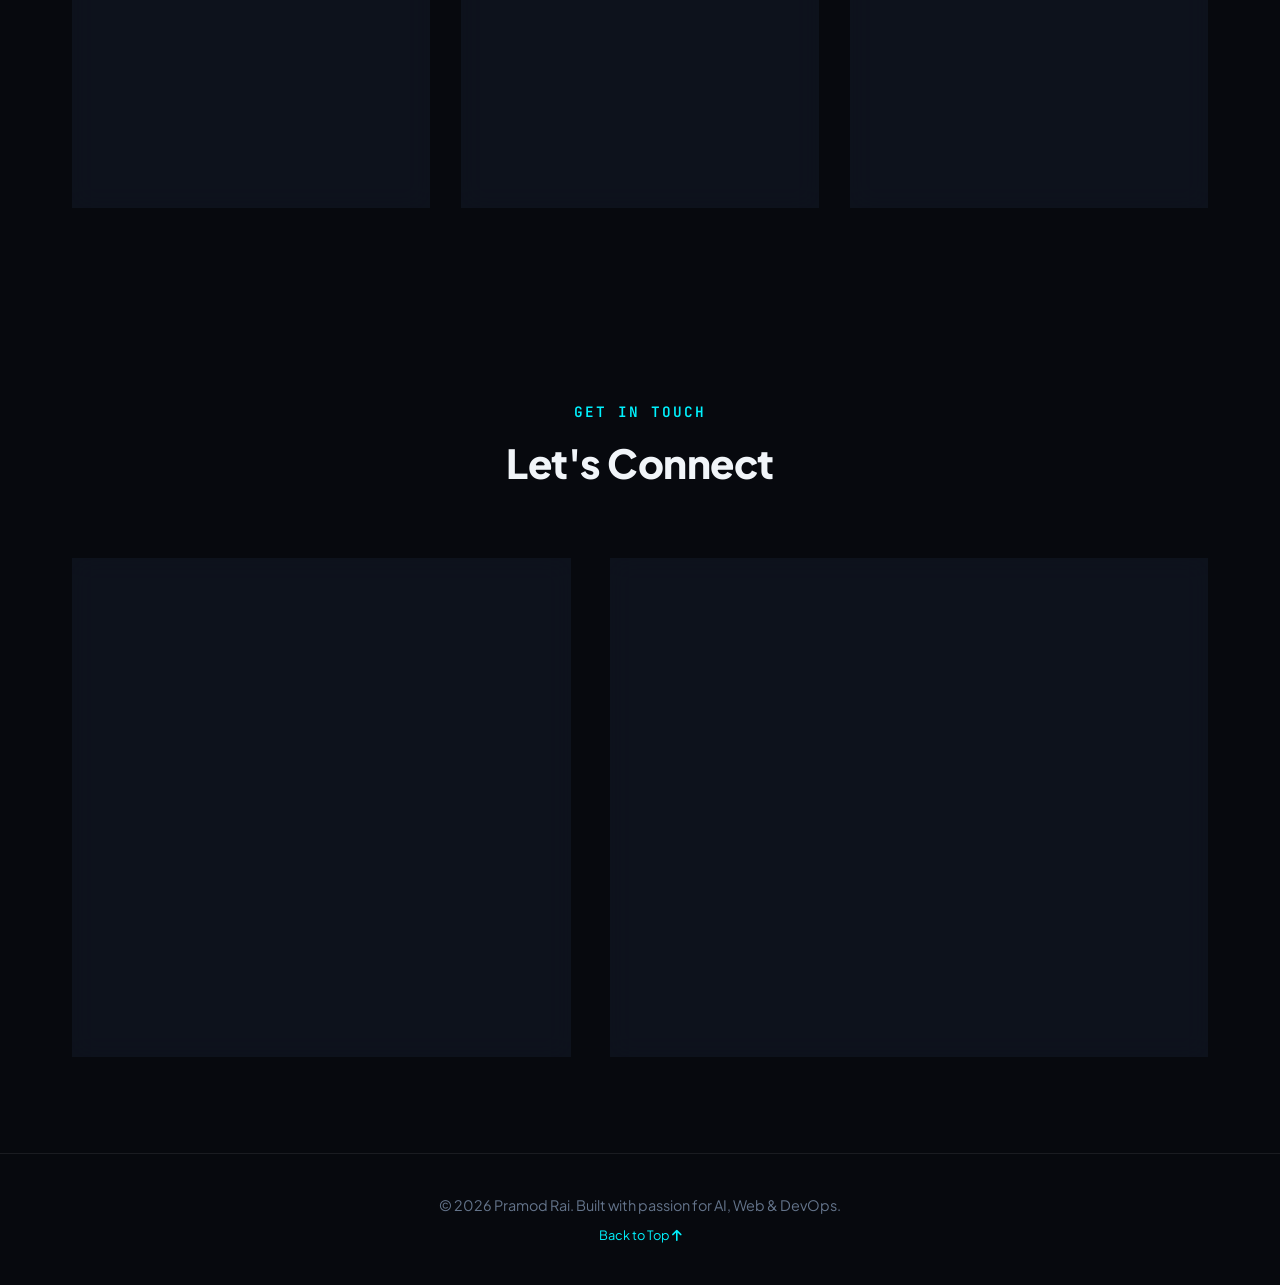
==== commit 9f510194: "feat: add index.html for instant GitHub Pages deployment" ====
--- a/index.html
+++ b/index.html
@@ -3,14 +3,14 @@
 <head>
   <meta charset="UTF-8">
   <meta name="viewport" content="width=device-width, initial-scale=1.0">
-  <title>Pramod Rai | AI & ML Engineer | Software Developer</title>
-  
+  <title>Pramod Rai | Computer Science (AI & ML) | Portfolio</title>
+
   <!-- SEO Meta Tags -->
-  <meta name="description" content="Portfolio of Pramod Rai, a Computer Science (AI & ML) student at Ramaiah Institute of Technology specializing in Artificial Intelligence, Full-Stack Web Development, and DevOps.">
+  <meta name="description" content="Portfolio of Pramod Rai, a Computer Science (AI & ML) student at Ramaiah Institute of Technology specializing in AI, Machine Learning, Full-Stack Web Development, and DevOps.">
   <meta name="keywords" content="Pramod Rai, AI Engineer, Machine Learning, Portfolio, Software Developer, Ramaiah Institute of Technology, PyTorch, React, Node.js, DevOps">
   <meta name="author" content="Pramod Rai">
 
-  <!-- Open Graph / Social Media -->
+  <!-- Open Graph -->
   <meta property="og:title" content="Pramod Rai | AI & ML Engineer | Software Developer">
   <meta property="og:description" content="Computer Science (AI & ML) Undergraduate, Software Developer, and AI/ML Enthusiast.">
   <meta property="og:type" content="website">
@@ -23,8 +23,898 @@
   <!-- FontAwesome Icons -->
   <link rel="stylesheet" href="https://cdnjs.cloudflare.com/ajax/libs/font-awesome/6.4.0/css/all.min.css">
 
-  <!-- Stylesheet -->
-  <link rel="stylesheet" href="styles.css">
+  <style>
+    /* ==========================================================================
+       PRAMOD RAI - SELF-CONTAINED MODERN GLASSMORPHISM PORTFOLIO STYLES
+       ========================================================================== */
+
+    :root {
+      --bg-dark: #07090e;
+      --bg-card: rgba(18, 24, 38, 0.65);
+      --bg-card-hover: rgba(28, 38, 60, 0.8);
+      --bg-glass: rgba(13, 18, 30, 0.7);
+      --border-glass: rgba(255, 255, 255, 0.08);
+      --border-glass-glow: rgba(0, 242, 254, 0.3);
+      
+      --text-main: #f1f5f9;
+      --text-muted: #94a3b8;
+      --text-dim: #64748b;
+      
+      --accent-cyan: #00f2fe;
+      --accent-blue: #4facfe;
+      --accent-purple: #7000ff;
+      --accent-emerald: #10b981;
+
+      --gradient-primary: linear-gradient(135deg, #00f2fe 0%, #4facfe 50%, #7000ff 100%);
+      --gradient-text: linear-gradient(135deg, #38ef7d 0%, #00f2fe 50%, #4facfe 100%);
+
+      --shadow-sm: 0 4px 12px rgba(0, 0, 0, 0.3);
+      --shadow-glow: 0 0 25px rgba(0, 242, 254, 0.15);
+      --shadow-glow-purple: 0 0 25px rgba(112, 0, 255, 0.2);
+
+      --font-sans: 'Plus Jakarta Sans', -apple-system, BlinkMacSystemFont, sans-serif;
+      --font-mono: 'JetBrains Mono', monospace;
+
+      --nav-height: 76px;
+      --max-width: 1200px;
+      --radius-sm: 8px;
+      --radius-md: 16px;
+      --radius-lg: 24px;
+    }
+
+    *, *::before, *::after {
+      box-sizing: border-box;
+      margin: 0;
+      padding: 0;
+    }
+
+    html {
+      scroll-behavior: smooth;
+      font-size: 16px;
+    }
+
+    body {
+      background-color: var(--bg-dark);
+      color: var(--text-main);
+      font-family: var(--font-sans);
+      line-height: 1.6;
+      overflow-x: hidden;
+      position: relative;
+      min-height: 100vh;
+    }
+
+    #particles-canvas {
+      position: fixed;
+      top: 0;
+      left: 0;
+      width: 100vw;
+      height: 100vh;
+      z-index: 0;
+      pointer-events: none;
+    }
+
+    .container {
+      max-width: var(--max-width);
+      margin: 0 auto;
+      padding: 0 2rem;
+      position: relative;
+      z-index: 1;
+    }
+
+    section {
+      padding: 6rem 0;
+    }
+
+    .gradient-text {
+      background: var(--gradient-text);
+      -webkit-background-clip: text;
+      -webkit-text-fill-color: transparent;
+      display: inline-block;
+    }
+
+    /* Navbar */
+    .navbar {
+      position: fixed;
+      top: 0;
+      left: 0;
+      width: 100%;
+      height: var(--nav-height);
+      background: rgba(7, 9, 14, 0.75);
+      backdrop-filter: blur(16px);
+      -webkit-backdrop-filter: blur(16px);
+      border-bottom: 1px solid var(--border-glass);
+      z-index: 1000;
+      transition: all 0.3s ease;
+    }
+
+    .navbar .container {
+      display: flex;
+      justify-content: space-between;
+      align-items: center;
+      height: 100%;
+    }
+
+    .logo {
+      font-size: 1.5rem;
+      font-weight: 800;
+      color: var(--text-main);
+      text-decoration: none;
+      display: flex;
+      align-items: center;
+      gap: 0.5rem;
+      font-family: var(--font-mono);
+    }
+
+    .logo-dot {
+      width: 8px;
+      height: 8px;
+      background: var(--accent-cyan);
+      border-radius: 50%;
+      box-shadow: 0 0 10px var(--accent-cyan);
+    }
+
+    .nav-links {
+      display: flex;
+      align-items: center;
+      gap: 2rem;
+      list-style: none;
+    }
+
+    .nav-link {
+      color: var(--text-muted);
+      text-decoration: none;
+      font-weight: 500;
+      font-size: 0.95rem;
+      transition: color 0.3s ease;
+      position: relative;
+    }
+
+    .nav-link:hover, .nav-link.active {
+      color: var(--accent-cyan);
+    }
+
+    .nav-link::after {
+      content: '';
+      position: absolute;
+      bottom: -4px;
+      left: 0;
+      width: 0;
+      height: 2px;
+      background: var(--accent-cyan);
+      transition: width 0.3s ease;
+      border-radius: 2px;
+    }
+
+    .nav-link:hover::after, .nav-link.active::after {
+      width: 100%;
+    }
+
+    .btn {
+      display: inline-flex;
+      align-items: center;
+      gap: 0.6rem;
+      padding: 0.75rem 1.5rem;
+      border-radius: 30px;
+      font-weight: 600;
+      font-size: 0.95rem;
+      text-decoration: none;
+      cursor: pointer;
+      transition: all 0.3s cubic-bezier(0.4, 0, 0.2, 1);
+      border: none;
+      outline: none;
+    }
+
+    .btn-primary {
+      background: var(--gradient-primary);
+      color: #000;
+      font-weight: 700;
+      box-shadow: 0 4px 15px rgba(0, 242, 254, 0.3);
+    }
+
+    .btn-primary:hover {
+      transform: translateY(-2px);
+      box-shadow: 0 6px 20px rgba(0, 242, 254, 0.5);
+    }
+
+    .btn-outline {
+      background: var(--bg-card);
+      color: var(--text-main);
+      border: 1px solid var(--border-glass);
+      backdrop-filter: blur(10px);
+    }
+
+    .btn-outline:hover {
+      background: var(--bg-card-hover);
+      border-color: var(--accent-cyan);
+      color: var(--accent-cyan);
+      box-shadow: var(--shadow-glow);
+      transform: translateY(-2px);
+    }
+
+    /* Hero Section */
+    .hero-section {
+      min-height: 100vh;
+      display: flex;
+      align-items: center;
+      padding-top: calc(var(--nav-height) + 2rem);
+      position: relative;
+    }
+
+    .hero-content {
+      display: grid;
+      grid-template-columns: 1.2fr 0.8fr;
+      align-items: center;
+      gap: 4rem;
+    }
+
+    .hero-tag {
+      display: inline-flex;
+      align-items: center;
+      gap: 0.5rem;
+      padding: 0.4rem 1rem;
+      border-radius: 20px;
+      background: rgba(0, 242, 254, 0.08);
+      border: 1px solid rgba(0, 242, 254, 0.2);
+      color: var(--accent-cyan);
+      font-size: 0.85rem;
+      font-weight: 600;
+      font-family: var(--font-mono);
+      margin-bottom: 1.5rem;
+    }
+
+    .hero-tag .pulse {
+      width: 8px;
+      height: 8px;
+      background: var(--accent-cyan);
+      border-radius: 50%;
+      animation: pulse-ring 1.5s infinite;
+    }
+
+    @keyframes pulse-ring {
+      0% { transform: scale(0.95); box-shadow: 0 0 0 0 rgba(0, 242, 254, 0.7); }
+      70% { transform: scale(1); box-shadow: 0 0 0 8px rgba(0, 242, 254, 0); }
+      100% { transform: scale(0.95); box-shadow: 0 0 0 0 rgba(0, 242, 254, 0); }
+    }
+
+    .hero-title {
+      font-size: 3.5rem;
+      font-weight: 800;
+      line-height: 1.15;
+      margin-bottom: 1rem;
+      letter-spacing: -1px;
+    }
+
+    .typing-wrapper {
+      font-size: 1.5rem;
+      color: var(--text-muted);
+      font-family: var(--font-mono);
+      margin-bottom: 1.5rem;
+      min-height: 2.2rem;
+    }
+
+    .typing-text {
+      color: var(--accent-cyan);
+      font-weight: 600;
+    }
+
+    .cursor {
+      display: inline-block;
+      width: 2px;
+      background-color: var(--accent-cyan);
+      animation: blink 0.8s infinite;
+    }
+
+    @keyframes blink {
+      0%, 100% { opacity: 1; }
+      50% { opacity: 0; }
+    }
+
+    .hero-description {
+      font-size: 1.1rem;
+      color: var(--text-muted);
+      margin-bottom: 2.5rem;
+      max-width: 600px;
+    }
+
+    .hero-actions {
+      display: flex;
+      flex-wrap: wrap;
+      gap: 1rem;
+      margin-bottom: 2.5rem;
+    }
+
+    .social-links {
+      display: flex;
+      align-items: center;
+      gap: 1rem;
+    }
+
+    .social-icon {
+      width: 44px;
+      height: 44px;
+      border-radius: 50%;
+      background: var(--bg-card);
+      border: 1px solid var(--border-glass);
+      display: flex;
+      align-items: center;
+      justify-content: center;
+      color: var(--text-muted);
+      text-decoration: none;
+      font-size: 1.2rem;
+      transition: all 0.3s ease;
+    }
+
+    .social-icon:hover {
+      color: var(--accent-cyan);
+      border-color: var(--accent-cyan);
+      box-shadow: var(--shadow-glow);
+      transform: translateY(-3px);
+    }
+
+    /* Vector Tech Illustration Badge */
+    .hero-image-wrapper {
+      position: relative;
+      display: flex;
+      justify-content: center;
+      align-items: center;
+    }
+
+    .hero-image-bg {
+      position: absolute;
+      width: 300px;
+      height: 300px;
+      background: radial-gradient(circle, rgba(0, 242, 254, 0.2) 0%, rgba(112, 0, 255, 0.15) 50%, transparent 70%);
+      border-radius: 50%;
+      filter: blur(40px);
+      z-index: -1;
+      animation: float-slow 6s ease-in-out infinite alternate;
+    }
+
+    @keyframes float-slow {
+      0% { transform: translateY(-10px) scale(0.95); }
+      100% { transform: translateY(10px) scale(1.05); }
+    }
+
+    .tech-card-graphic {
+      width: 100%;
+      max-width: 320px;
+      background: var(--bg-card);
+      backdrop-filter: blur(16px);
+      border: 1px solid var(--border-glass-glow);
+      border-radius: var(--radius-lg);
+      padding: 2rem;
+      box-shadow: var(--shadow-glow);
+      display: flex;
+      flex-direction: column;
+      align-items: center;
+      gap: 1.2rem;
+      text-align: center;
+      transition: transform 0.4s ease;
+    }
+
+    .tech-card-graphic:hover {
+      transform: translateY(-8px) scale(1.02);
+    }
+
+    .tech-icon-glow {
+      width: 90px;
+      height: 90px;
+      border-radius: 50%;
+      background: linear-gradient(135deg, rgba(0, 242, 254, 0.2), rgba(112, 0, 255, 0.2));
+      border: 2px solid var(--accent-cyan);
+      display: flex;
+      align-items: center;
+      justify-content: center;
+      font-size: 2.8rem;
+      color: var(--accent-cyan);
+      box-shadow: 0 0 25px rgba(0, 242, 254, 0.4);
+    }
+
+    /* Key Metrics */
+    .metrics-section {
+      padding: 2rem 0;
+    }
+
+    .metrics-grid {
+      display: grid;
+      grid-template-columns: repeat(4, 1fr);
+      gap: 1.5rem;
+    }
+
+    .metric-card {
+      background: var(--bg-card);
+      backdrop-filter: blur(12px);
+      border: 1px solid var(--border-glass);
+      border-radius: var(--radius-md);
+      padding: 1.5rem;
+      text-align: center;
+      transition: all 0.3s ease;
+    }
+
+    .metric-card:hover {
+      border-color: var(--accent-cyan);
+      box-shadow: var(--shadow-glow);
+      transform: translateY(-4px);
+    }
+
+    .metric-number {
+      font-size: 2.2rem;
+      font-weight: 800;
+      font-family: var(--font-mono);
+      color: var(--accent-cyan);
+      margin-bottom: 0.2rem;
+    }
+
+    .metric-label {
+      font-size: 0.9rem;
+      color: var(--text-muted);
+      font-weight: 500;
+    }
+
+    /* Section Header */
+    .section-header {
+      text-align: center;
+      margin-bottom: 4rem;
+    }
+
+    .section-subtitle {
+      font-family: var(--font-mono);
+      color: var(--accent-cyan);
+      font-size: 0.9rem;
+      font-weight: 600;
+      text-transform: uppercase;
+      letter-spacing: 2px;
+      margin-bottom: 0.5rem;
+      display: block;
+    }
+
+    .section-title {
+      font-size: 2.5rem;
+      font-weight: 800;
+      letter-spacing: -0.5px;
+    }
+
+    /* Glass Card */
+    .glass-card {
+      background: var(--bg-card);
+      backdrop-filter: blur(12px);
+      -webkit-backdrop-filter: blur(12px);
+      border: 1px solid var(--border-glass);
+      border-radius: var(--radius-md);
+      padding: 2rem;
+      transition: all 0.3s ease;
+      position: relative;
+      overflow: hidden;
+    }
+
+    .glass-card::before {
+      content: '';
+      position: absolute;
+      top: 0;
+      left: 0;
+      right: 0;
+      height: 2px;
+      background: var(--gradient-primary);
+      opacity: 0;
+      transition: opacity 0.3s ease;
+    }
+
+    .glass-card:hover::before {
+      opacity: 1;
+    }
+
+    /* About & Education */
+    .about-grid {
+      display: grid;
+      grid-template-columns: 1fr 1fr;
+      gap: 2rem;
+    }
+
+    .about-card h3, .education-card h3 {
+      font-size: 1.4rem;
+      margin-bottom: 1rem;
+      display: flex;
+      align-items: center;
+      gap: 0.8rem;
+    }
+
+    .about-card h3 i, .education-card h3 i {
+      color: var(--accent-cyan);
+    }
+
+    .about-card p {
+      color: var(--text-muted);
+      line-height: 1.7;
+      margin-bottom: 1rem;
+    }
+
+    .edu-timeline {
+      display: flex;
+      flex-direction: column;
+      gap: 1.5rem;
+      margin-top: 1rem;
+    }
+
+    .edu-item {
+      position: relative;
+      padding-left: 1.5rem;
+      border-left: 2px solid rgba(0, 242, 254, 0.3);
+    }
+
+    .edu-item::before {
+      content: '';
+      position: absolute;
+      left: -7px;
+      top: 4px;
+      width: 12px;
+      height: 12px;
+      border-radius: 50%;
+      background: var(--accent-cyan);
+      box-shadow: 0 0 10px var(--accent-cyan);
+    }
+
+    .edu-degree {
+      font-size: 1.1rem;
+      font-weight: 700;
+      color: var(--text-main);
+    }
+
+    .edu-institution {
+      color: var(--accent-blue);
+      font-weight: 600;
+      font-size: 0.95rem;
+      margin-bottom: 0.3rem;
+    }
+
+    .edu-score {
+      display: inline-block;
+      background: rgba(16, 185, 129, 0.15);
+      color: var(--accent-emerald);
+      border: 1px solid rgba(16, 185, 129, 0.3);
+      padding: 0.2rem 0.6rem;
+      border-radius: 12px;
+      font-size: 0.85rem;
+      font-weight: 700;
+      font-family: var(--font-mono);
+    }
+
+    /* Skills Matrix */
+    .skill-filter-tabs {
+      display: flex;
+      justify-content: center;
+      gap: 0.8rem;
+      margin-bottom: 2.5rem;
+      flex-wrap: wrap;
+    }
+
+    .filter-btn {
+      padding: 0.6rem 1.4rem;
+      border-radius: 25px;
+      background: var(--bg-card);
+      border: 1px solid var(--border-glass);
+      color: var(--text-muted);
+      font-weight: 600;
+      font-size: 0.9rem;
+      cursor: pointer;
+      transition: all 0.3s ease;
+    }
+
+    .filter-btn.active, .filter-btn:hover {
+      background: rgba(0, 242, 254, 0.12);
+      border-color: var(--accent-cyan);
+      color: var(--accent-cyan);
+      box-shadow: var(--shadow-glow);
+    }
+
+    .skills-grid {
+      display: grid;
+      grid-template-columns: repeat(auto-fill, minmax(180px, 1fr));
+      gap: 1.2rem;
+    }
+
+    .skill-card {
+      background: var(--bg-card);
+      border: 1px solid var(--border-glass);
+      border-radius: var(--radius-md);
+      padding: 1.2rem;
+      display: flex;
+      align-items: center;
+      gap: 1rem;
+      transition: all 0.3s ease;
+    }
+
+    .skill-card:hover {
+      border-color: var(--accent-cyan);
+      transform: translateY(-3px);
+      box-shadow: var(--shadow-glow);
+    }
+
+    .skill-icon {
+      width: 40px;
+      height: 40px;
+      border-radius: var(--radius-sm);
+      background: rgba(255, 255, 255, 0.04);
+      display: flex;
+      align-items: center;
+      justify-content: center;
+      font-size: 1.3rem;
+      color: var(--accent-cyan);
+    }
+
+    .skill-info {
+      display: flex;
+      flex-direction: column;
+    }
+
+    .skill-name {
+      font-weight: 700;
+      font-size: 0.95rem;
+      color: var(--text-main);
+    }
+
+    .skill-category {
+      font-size: 0.75rem;
+      color: var(--text-dim);
+      font-family: var(--font-mono);
+    }
+
+    /* Projects Section */
+    .projects-grid {
+      display: grid;
+      grid-template-columns: repeat(auto-fit, minmax(340px, 1fr));
+      gap: 2rem;
+    }
+
+    .project-card {
+      display: flex;
+      flex-direction: column;
+      height: 100%;
+    }
+
+    .project-card:hover {
+      transform: translateY(-6px);
+      border-color: var(--border-glass-glow);
+      box-shadow: var(--shadow-glow-purple);
+    }
+
+    .project-header {
+      display: flex;
+      justify-content: space-between;
+      align-items: flex-start;
+      margin-bottom: 1rem;
+    }
+
+    .project-icon {
+      width: 48px;
+      height: 48px;
+      border-radius: var(--radius-sm);
+      background: linear-gradient(135deg, rgba(0, 242, 254, 0.15), rgba(112, 0, 255, 0.15));
+      border: 1px solid var(--border-glass);
+      display: flex;
+      align-items: center;
+      justify-content: center;
+      color: var(--accent-cyan);
+      font-size: 1.4rem;
+    }
+
+    .project-links {
+      display: flex;
+      gap: 0.6rem;
+    }
+
+    .project-link-btn {
+      color: var(--text-muted);
+      font-size: 1.1rem;
+      transition: color 0.3s ease;
+    }
+
+    .project-link-btn:hover {
+      color: var(--accent-cyan);
+    }
+
+    .project-title {
+      font-size: 1.35rem;
+      font-weight: 700;
+      margin-bottom: 0.8rem;
+      color: var(--text-main);
+    }
+
+    .project-description {
+      color: var(--text-muted);
+      font-size: 0.95rem;
+      line-height: 1.6;
+      margin-bottom: 1.5rem;
+      flex-grow: 1;
+    }
+
+    .project-tags {
+      display: flex;
+      flex-wrap: wrap;
+      gap: 0.5rem;
+    }
+
+    .tag {
+      background: rgba(255, 255, 255, 0.05);
+      border: 1px solid var(--border-glass);
+      color: var(--text-muted);
+      font-family: var(--font-mono);
+      font-size: 0.78rem;
+      padding: 0.3rem 0.7rem;
+      border-radius: 12px;
+    }
+
+    /* Contact Section */
+    .contact-grid {
+      display: grid;
+      grid-template-columns: 1fr 1.2fr;
+      gap: 2.5rem;
+    }
+
+    .contact-info-card {
+      display: flex;
+      flex-direction: column;
+      justify-content: space-between;
+    }
+
+    .contact-methods {
+      display: flex;
+      flex-direction: column;
+      gap: 1.5rem;
+      margin-top: 1.5rem;
+    }
+
+    .contact-method-item {
+      display: flex;
+      align-items: center;
+      gap: 1rem;
+      background: rgba(255, 255, 255, 0.02);
+      padding: 1rem;
+      border-radius: var(--radius-sm);
+      border: 1px solid var(--border-glass);
+    }
+
+    .contact-method-icon {
+      width: 44px;
+      height: 44px;
+      border-radius: 50%;
+      background: rgba(0, 242, 254, 0.1);
+      color: var(--accent-cyan);
+      display: flex;
+      align-items: center;
+      justify-content: center;
+      font-size: 1.2rem;
+    }
+
+    .contact-method-details span {
+      display: block;
+      font-size: 0.8rem;
+      color: var(--text-dim);
+    }
+
+    .contact-method-details a, .contact-method-details p {
+      color: var(--text-main);
+      text-decoration: none;
+      font-weight: 600;
+      font-size: 0.95rem;
+    }
+
+    .contact-form {
+      display: flex;
+      flex-direction: column;
+      gap: 1.2rem;
+    }
+
+    .form-group {
+      display: flex;
+      flex-direction: column;
+      gap: 0.4rem;
+    }
+
+    .form-group label {
+      font-size: 0.85rem;
+      font-weight: 600;
+      color: var(--text-muted);
+    }
+
+    .form-input {
+      background: rgba(255, 255, 255, 0.03);
+      border: 1px solid var(--border-glass);
+      border-radius: var(--radius-sm);
+      padding: 0.8rem 1rem;
+      color: var(--text-main);
+      font-family: var(--font-sans);
+      font-size: 0.95rem;
+      outline: none;
+      transition: border-color 0.3s ease;
+    }
+
+    .form-input:focus {
+      border-color: var(--accent-cyan);
+      box-shadow: 0 0 10px rgba(0, 242, 254, 0.2);
+    }
+
+    textarea.form-input {
+      resize: vertical;
+      min-height: 120px;
+    }
+
+    /* Toast */
+    .toast-container {
+      position: fixed;
+      bottom: 2rem;
+      right: 2rem;
+      z-index: 2000;
+    }
+
+    .toast {
+      background: var(--bg-card);
+      border: 1px solid var(--accent-cyan);
+      color: var(--text-main);
+      padding: 0.8rem 1.4rem;
+      border-radius: var(--radius-sm);
+      box-shadow: var(--shadow-glow);
+      display: flex;
+      align-items: center;
+      gap: 0.8rem;
+      opacity: 0;
+      transform: translateY(20px);
+      transition: all 0.3s ease;
+      pointer-events: none;
+    }
+
+    .toast.show {
+      opacity: 1;
+      transform: translateY(0);
+    }
+
+    footer {
+      border-top: 1px solid var(--border-glass);
+      padding: 2.5rem 0;
+      text-align: center;
+      color: var(--text-dim);
+      font-size: 0.9rem;
+    }
+
+    footer a {
+      color: var(--accent-cyan);
+      text-decoration: none;
+    }
+
+    @media (max-width: 992px) {
+      .hero-content {
+        grid-template-columns: 1fr;
+        text-align: center;
+        gap: 3rem;
+      }
+      .hero-description {
+        margin: 0 auto 2rem auto;
+      }
+      .hero-actions, .social-links {
+        justify-content: center;
+      }
+      .about-grid, .contact-grid {
+        grid-template-columns: 1fr;
+      }
+      .metrics-grid {
+        grid-template-columns: repeat(2, 1fr);
+      }
+    }
+
+    @media (max-width: 768px) {
+      .nav-links {
+        display: none;
+      }
+      .hero-title {
+        font-size: 2.5rem;
+      }
+      .typing-wrapper {
+        font-size: 1.2rem;
+      }
+      .skills-grid {
+        grid-template-columns: repeat(2, 1fr);
+      }
+    }
+  </style>
 </head>
 <body>
 
@@ -104,7 +994,20 @@
 
         <div class="hero-image-wrapper">
           <div class="hero-image-bg"></div>
-          <img src="assets/hero_avatar.png" alt="Pramod Rai Tech Visual" class="hero-avatar">
+          <div class="tech-card-graphic">
+            <div class="tech-icon-glow">
+              <i class="fa-solid fa-brain"></i>
+            </div>
+            <div>
+              <h3 style="font-size: 1.2rem; font-weight: 700; color: var(--text-main);">AI & ML Engineer</h3>
+              <p style="font-size: 0.85rem; color: var(--text-muted); margin-top: 0.3rem;">Ramaiah Institute of Technology</p>
+            </div>
+            <div style="display: flex; gap: 0.5rem; flex-wrap: wrap; justify-content: center; margin-top: 0.5rem;">
+              <span class="tag">PyTorch</span>
+              <span class="tag">React</span>
+              <span class="tag">Docker</span>
+            </div>
+          </div>
         </div>
       </div>
     </div>
@@ -513,7 +1416,269 @@
     </div>
   </footer>
 
-  <!-- JavaScript -->
-  <script src="script.js"></script>
+  <!-- Embedded JavaScript -->
+  <script>
+    document.addEventListener('DOMContentLoaded', () => {
+      initParticleCanvas();
+      initTypingEffect();
+      initSkillFilters();
+      initProjectFilters();
+      initScrollEffects();
+      initContactForm();
+    });
+
+    function initParticleCanvas() {
+      const canvas = document.getElementById('particles-canvas');
+      if (!canvas) return;
+
+      const ctx = canvas.getContext('2d');
+      let width, height;
+      let particles = [];
+      const particleCount = 45;
+      const maxDistance = 140;
+
+      const mouse = { x: null, y: null, radius: 150 };
+
+      window.addEventListener('mousemove', (e) => {
+        mouse.x = e.clientX;
+        mouse.y = e.clientY;
+      });
+
+      window.addEventListener('mouseout', () => {
+        mouse.x = null;
+        mouse.y = null;
+      });
+
+      function resize() {
+        width = canvas.width = window.innerWidth;
+        height = canvas.height = window.innerHeight;
+      }
+
+      window.addEventListener('resize', () => {
+        resize();
+        createParticles();
+      });
+
+      class Particle {
+        constructor() {
+          this.x = Math.random() * width;
+          this.y = Math.random() * height;
+          this.vx = (Math.random() - 0.5) * 0.8;
+          this.vy = (Math.random() - 0.5) * 0.8;
+          this.radius = Math.random() * 2 + 1;
+          this.color = Math.random() > 0.5 ? '#00f2fe' : '#7000ff';
+        }
+
+        update() {
+          this.x += this.vx;
+          this.y += this.vy;
+
+          if (this.x < 0 || this.x > width) this.vx *= -1;
+          if (this.y < 0 || this.y > height) this.vy *= -1;
+
+          if (mouse.x !== null && mouse.y !== null) {
+            const dx = mouse.x - this.x;
+            const dy = mouse.y - this.y;
+            const dist = Math.sqrt(dx * dx + dy * dy);
+            if (dist < mouse.radius) {
+              const force = (mouse.radius - dist) / mouse.radius;
+              this.x -= (dx / dist) * force * 2;
+              this.y -= (dy / dist) * force * 2;
+            }
+          }
+        }
+
+        draw() {
+          ctx.beginPath();
+          ctx.arc(this.x, this.y, this.radius, 0, Math.PI * 2);
+          ctx.fillStyle = this.color;
+          ctx.shadowBlur = 8;
+          ctx.shadowColor = this.color;
+          ctx.fill();
+        }
+      }
+
+      function createParticles() {
+        particles = [];
+        for (let i = 0; i < particleCount; i++) {
+          particles.push(new Particle());
+        }
+      }
+
+      function animate() {
+        ctx.clearRect(0, 0, width, height);
+
+        for (let i = 0; i < particles.length; i++) {
+          particles[i].update();
+          particles[i].draw();
+
+          for (let j = i + 1; j < particles.length; j++) {
+            const dx = particles[i].x - particles[j].x;
+            const dy = particles[i].y - particles[j].y;
+            const dist = Math.sqrt(dx * dx + dy * dy);
+
+            if (dist < maxDistance) {
+              ctx.beginPath();
+              ctx.moveTo(particles[i].x, particles[i].y);
+              ctx.lineTo(particles[j].x, particles[j].y);
+              const opacity = (1 - dist / maxDistance) * 0.25;
+              ctx.strokeStyle = `rgba(0, 242, 254, ${opacity})`;
+              ctx.lineWidth = 1;
+              ctx.stroke();
+            }
+          }
+        }
+
+        requestAnimationFrame(animate);
+      }
+
+      resize();
+      createParticles();
+      animate();
+    }
+
+    function initTypingEffect() {
+      const typingElement = document.getElementById('typing-role');
+      if (!typingElement) return;
+
+      const roles = [
+        'Computer Science (AI & ML) Undergrad',
+        'AI & Machine Learning Enthusiast',
+        'Full-Stack Software Developer',
+        'DevOps & Automation Explorer'
+      ];
+
+      let roleIndex = 0;
+      let charIndex = 0;
+      let isDeleting = false;
+      let typeSpeed = 80;
+
+      function type() {
+        const currentRole = roles[roleIndex];
+
+        if (isDeleting) {
+          typingElement.textContent = currentRole.substring(0, charIndex - 1);
+          charIndex--;
+          typeSpeed = 40;
+        } else {
+          typingElement.textContent = currentRole.substring(0, charIndex + 1);
+          charIndex++;
+          typeSpeed = 80;
+        }
+
+        if (!isDeleting && charIndex === currentRole.length) {
+          isDeleting = true;
+          typeSpeed = 2000;
+        } else if (isDeleting && charIndex === 0) {
+          isDeleting = false;
+          roleIndex = (roleIndex + 1) % roles.length;
+          typeSpeed = 500;
+        }
+
+        setTimeout(type, typeSpeed);
+      }
+
+      type();
+    }
+
+    function initSkillFilters() {
+      const filterBtns = document.querySelectorAll('#skill-filters .filter-btn');
+      const skillCards = document.querySelectorAll('.skill-card');
+
+      filterBtns.forEach(btn => {
+        btn.addEventListener('click', () => {
+          filterBtns.forEach(b => b.classList.remove('active'));
+          btn.classList.add('active');
+
+          const category = btn.dataset.filter;
+
+          skillCards.forEach(card => {
+            if (category === 'all' || card.dataset.category === category) {
+              card.style.display = 'flex';
+            } else {
+              card.style.display = 'none';
+            }
+          });
+        });
+      });
+    }
+
+    function initProjectFilters() {
+      const filterBtns = document.querySelectorAll('#project-filters .filter-btn');
+      const projectCards = document.querySelectorAll('.project-card');
+
+      filterBtns.forEach(btn => {
+        btn.addEventListener('click', () => {
+          filterBtns.forEach(b => b.classList.remove('active'));
+          btn.classList.add('active');
+
+          const filter = btn.dataset.filter;
+
+          projectCards.forEach(card => {
+            if (filter === 'all' || card.dataset.category.includes(filter)) {
+              card.parentElement.style.display = 'block';
+            } else {
+              card.parentElement.style.display = 'none';
+            }
+          });
+        });
+      });
+    }
+
+    function initScrollEffects() {
+      const navLinks = document.querySelectorAll('.nav-link');
+      const sections = document.querySelectorAll('section');
+
+      window.addEventListener('scroll', () => {
+        let current = '';
+        sections.forEach(section => {
+          const sectionTop = section.offsetTop - 100;
+          if (pageYOffset >= sectionTop) {
+            current = section.getAttribute('id');
+          }
+        });
+
+        navLinks.forEach(link => {
+          link.classList.remove('active');
+          if (link.getAttribute('href') === `#${current}`) {
+            link.classList.add('active');
+          }
+        });
+      });
+    }
+
+    function copyEmail() {
+      const email = 'pramodraj8503@gmail.com';
+      navigator.clipboard.writeText(email).then(() => {
+        showToast('Email address copied to clipboard!');
+      }).catch(err => {
+        showToast('Failed to copy email');
+      });
+    }
+
+    function showToast(message) {
+      const toast = document.getElementById('toast');
+      const toastMsg = document.getElementById('toast-message');
+      if (!toast || !toastMsg) return;
+
+      toastMsg.textContent = message;
+      toast.classList.add('show');
+
+      setTimeout(() => {
+        toast.classList.remove('show');
+      }, 3500);
+    }
+
+    function initContactForm() {
+      const form = document.getElementById('contactForm');
+      if (!form) return;
+
+      form.addEventListener('submit', (e) => {
+        e.preventDefault();
+        showToast('Thank you! Message form submitted successfully.');
+        form.reset();
+      });
+    }
+  </script>
 </body>
 </html>
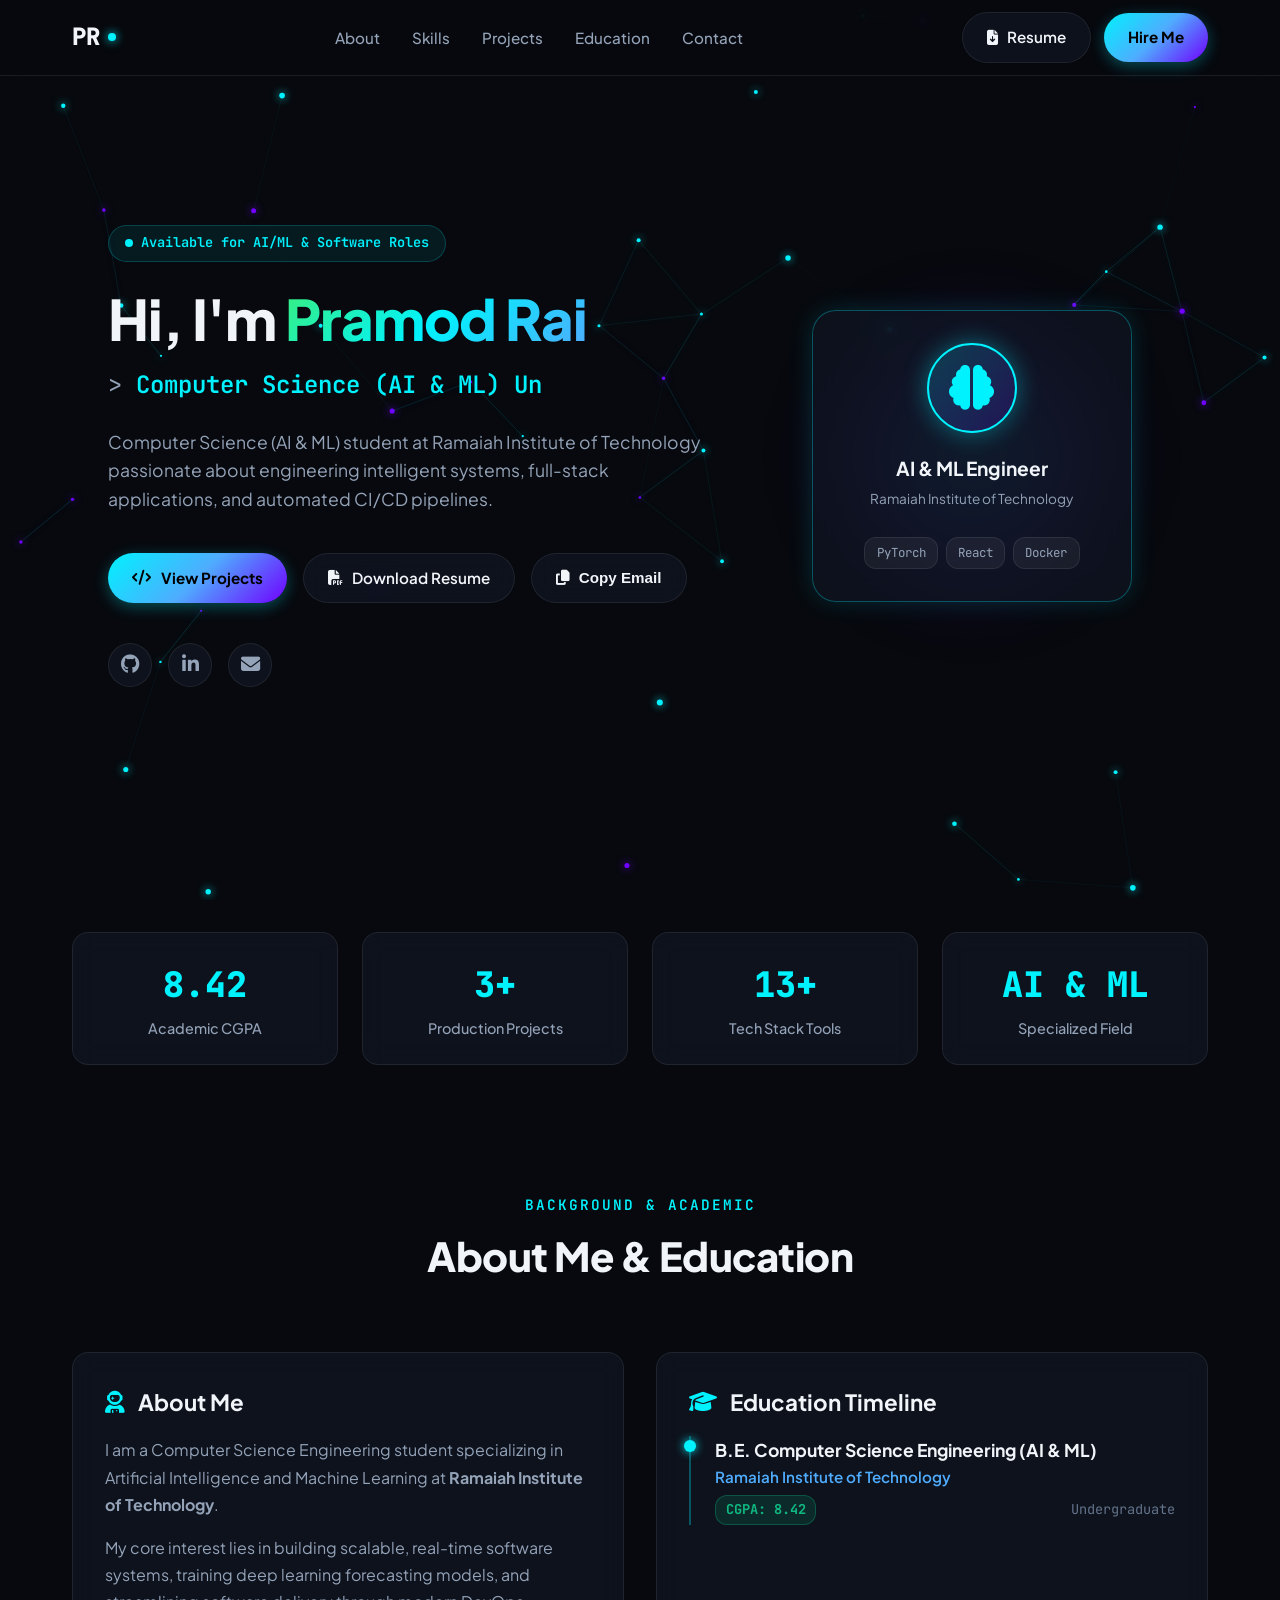
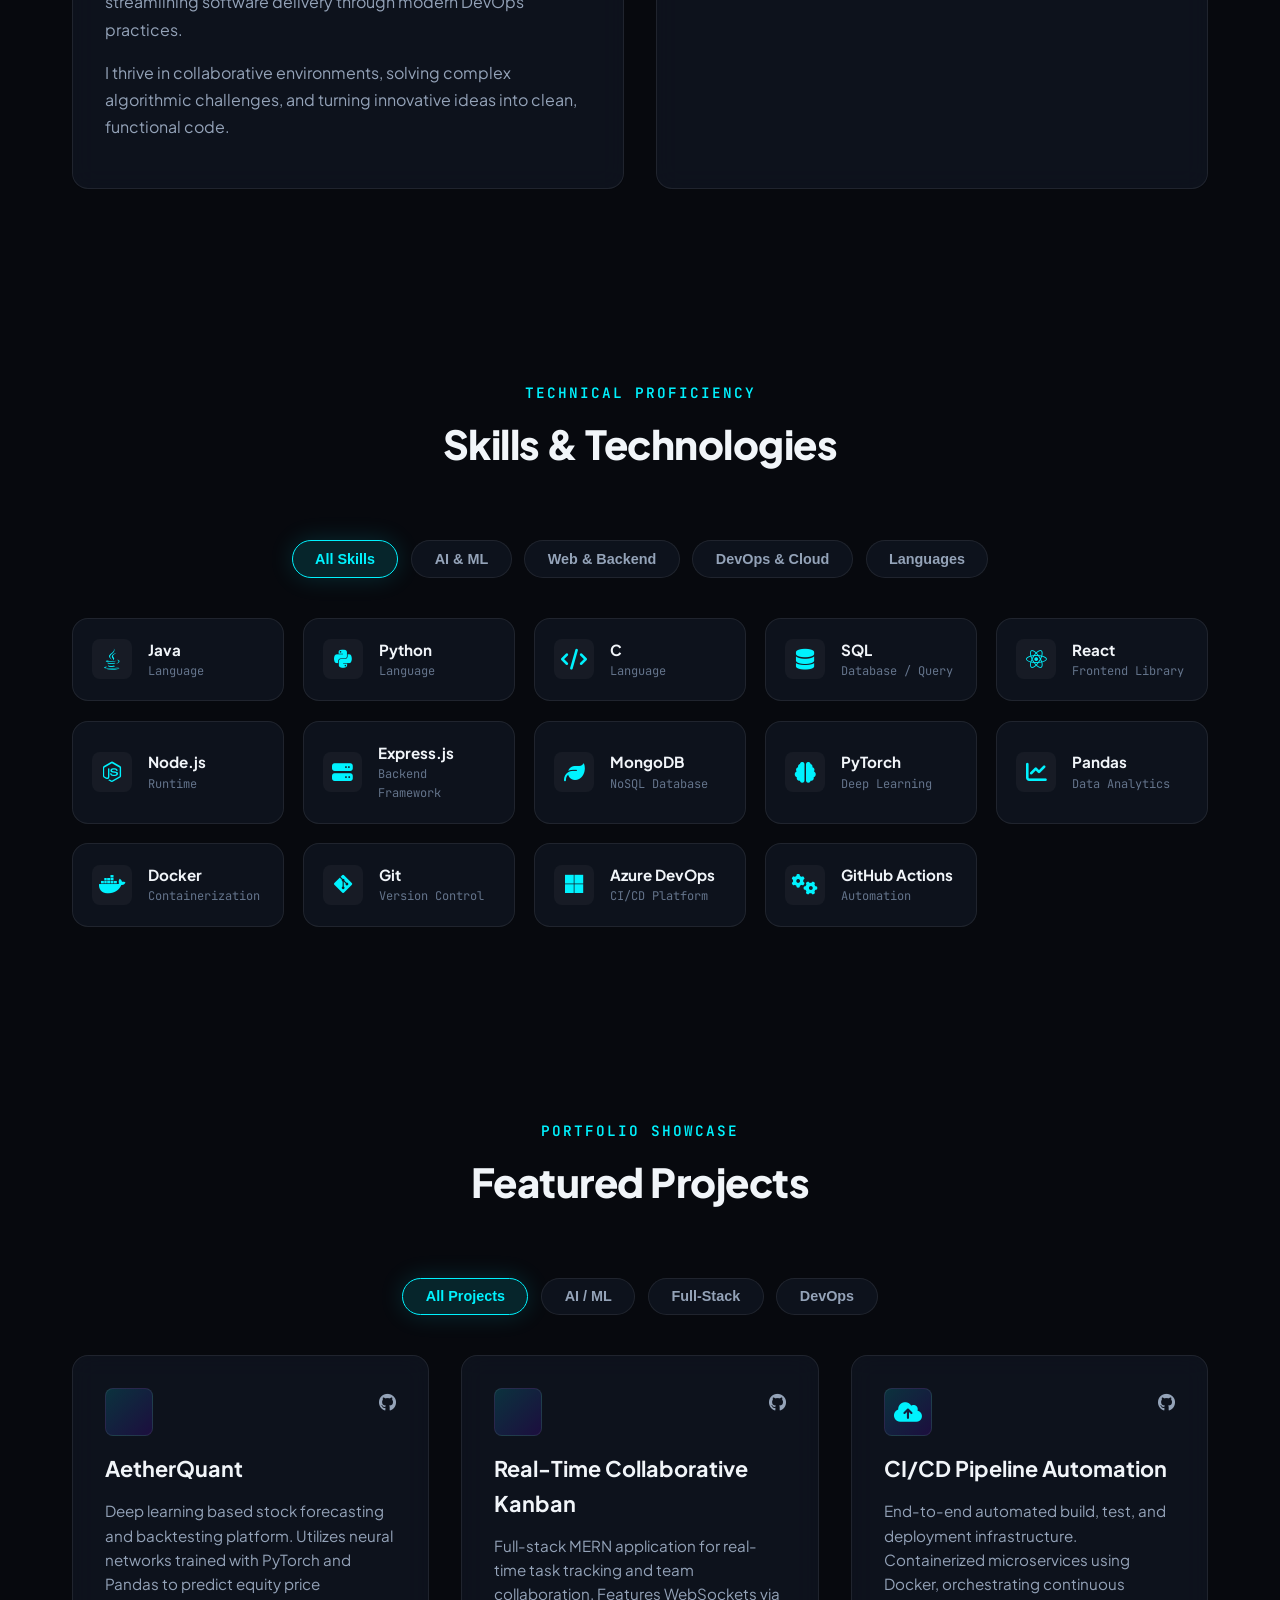
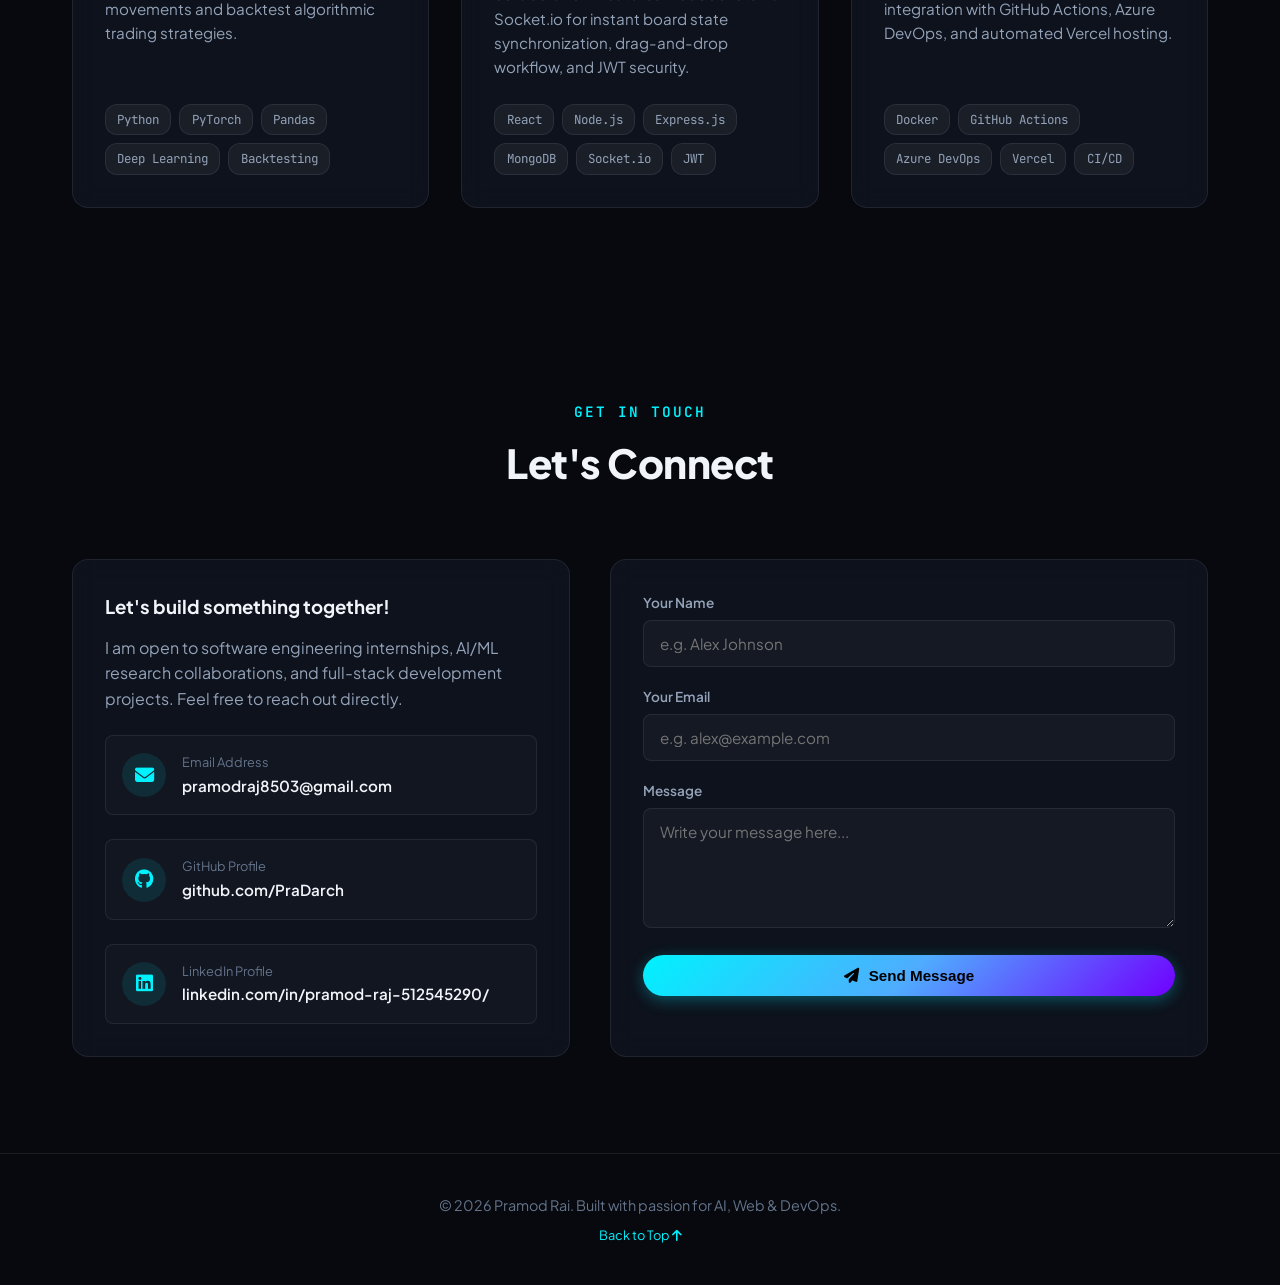
==== commit e59c5ba9: "fix: update LinkedIn profile URL" ====
--- a/index.html
+++ b/index.html
@@ -983,7 +983,7 @@
             <a href="https://github.com/PraDarch" target="_blank" class="social-icon" title="GitHub">
               <i class="fa-brands fa-github"></i>
             </a>
-            <a href="https://linkedin.com/in/pramod-rai-22b9a7279" target="_blank" class="social-icon" title="LinkedIn">
+            <a href="https://www.linkedin.com/in/pramod-raj-512545290/" target="_blank" class="social-icon" title="LinkedIn">
               <i class="fa-brands fa-linkedin-in"></i>
             </a>
             <a href="mailto:pramodraj8503@gmail.com" class="social-icon" title="Email">
@@ -1366,7 +1366,7 @@
               </div>
               <div class="contact-method-details">
                 <span>LinkedIn Profile</span>
-                <a href="https://linkedin.com/in/pramod-rai-22b9a7279" target="_blank">linkedin.com/in/pramod-rai-22b9a7279</a>
+                <a href="https://www.linkedin.com/in/pramod-raj-512545290/" target="_blank">linkedin.com/in/pramod-raj-512545290/</a>
               </div>
             </div>
           </div>
